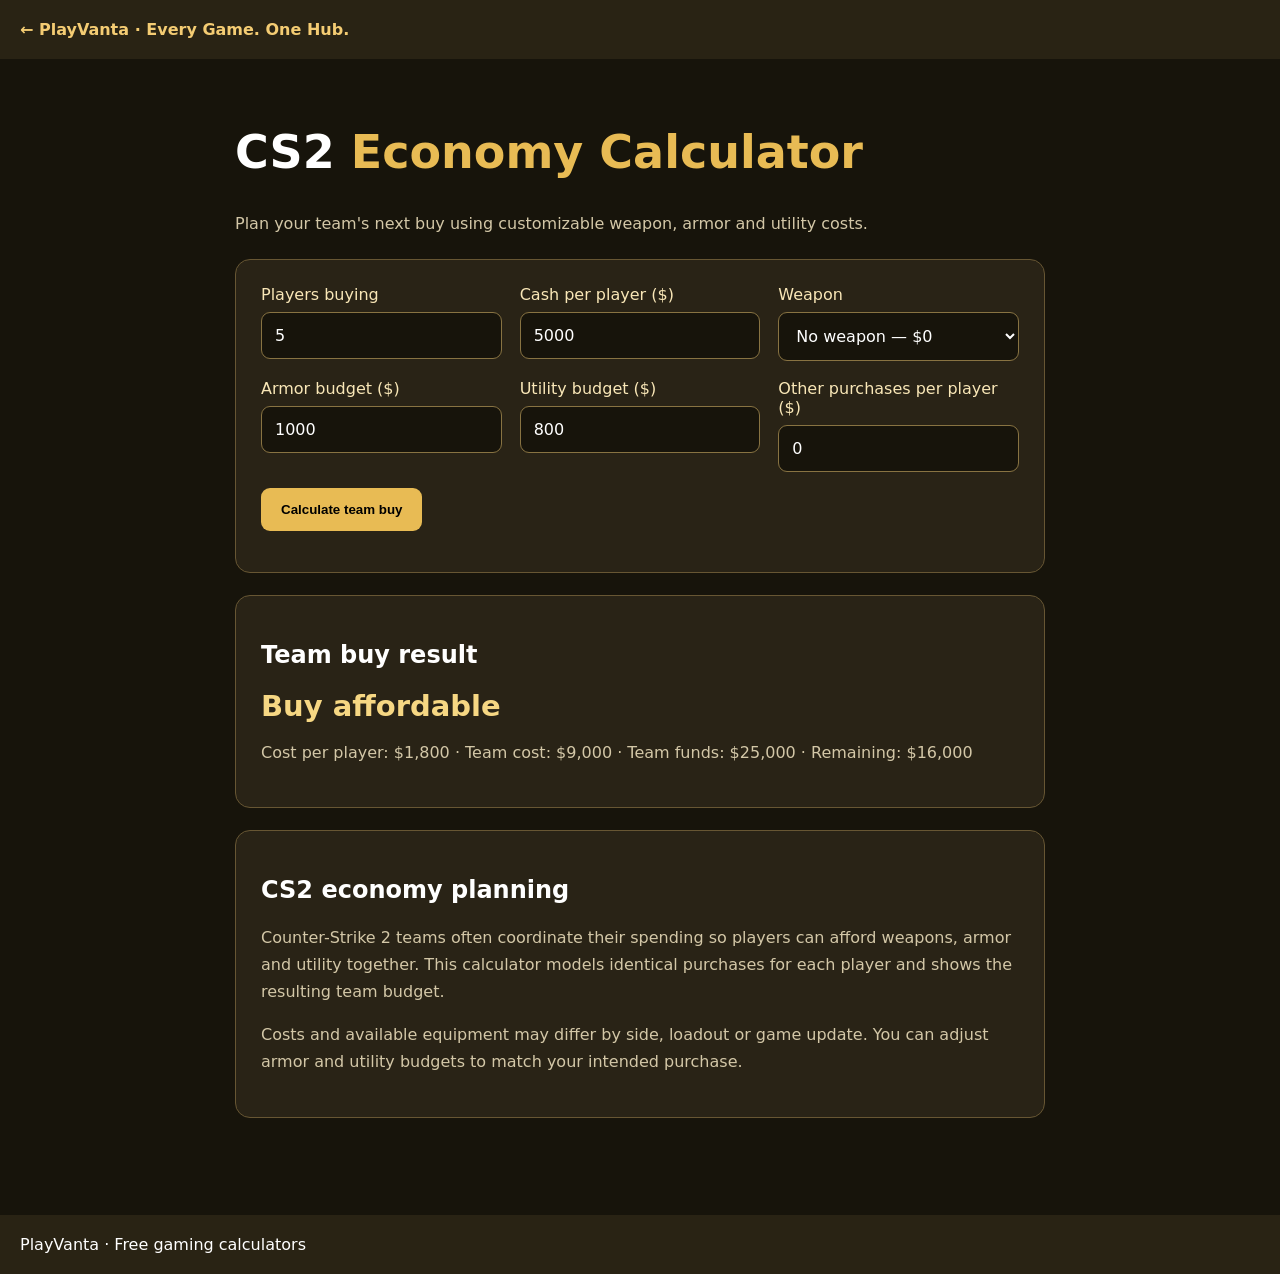
==== cs2-economy-calculator.html @ 71428418 "cs2-economy-calculator.html" ====
<!DOCTYPE html>
<html lang="en">
<head>
<meta charset="UTF-8"><meta name="viewport" content="width=device-width,initial-scale=1">
<title>CS2 Economy Calculator — Counter-Strike 2 Buy Planner | PlayVanta</title>
<meta name="description" content="Plan your Counter-Strike 2 team buy. Estimate total weapon, armor and utility spending, remaining money and team affordability.">
<link rel="canonical" href="https://playvanta.github.io/cs2-economy-calculator.html">
<link rel="icon" href="playvanta-logo.jpg">
<style>
*{box-sizing:border-box}body{margin:0;background:#17140b;color:white;font:16px system-ui,sans-serif}
header,footer{padding:20px;background:#292314}a{color:#f4cc73;text-decoration:none;font-weight:800}
main{max-width:850px;margin:auto;padding:35px 20px 75px}
h1{font-size:clamp(30px,5vw,46px)}h1 span{color:#e8bb54}
p{color:#d3c7a7;line-height:1.7}
.panel{background:#292316;border:1px solid #675633;border-radius:15px;padding:25px;margin:22px 0}
.grid{display:grid;grid-template-columns:repeat(auto-fit,minmax(185px,1fr));gap:18px}
label{display:block;margin-bottom:8px;color:#f9e7b7}
input,select{width:100%;padding:13px;border:1px solid #887342;border-radius:9px;background:#17140b;color:white;font:inherit}
button{padding:14px 20px;background:#e8bb54;border:0;border-radius:9px;font-weight:800;cursor:pointer}
.result{font-size:29px;color:#f6d783;font-weight:900}
</style>
</head>
<body>
<header><a href="index.html">← PlayVanta · Every Game. One Hub.</a></header>
<main>
<h1>CS2 <span>Economy Calculator</span></h1>
<p>Plan your team's next buy using customizable weapon, armor and utility costs.</p>
<section class="panel"><div class="grid">
<div><label for="players">Players buying</label><input id="players" type="number" min="1" max="5" value="5"></div>
<div><label for="cash">Cash per player ($)</label><input id="cash" type="number" min="0" max="16000" value="5000"></div>
<div><label for="weapon">Weapon</label><select id="weapon"><option value="0">No weapon — $0</option><option value="2700">AK-47 — $2700</option><option value="2900">M4A1-S — $2900</option><option value="3000">M4A4 — $3000</option><option value="4750">AWP — $4750</option><option value="1250">MP9 — $1250</option><option value="1500">MAC-10 — $1050</option></select></div>
<div><label for="armor">Armor budget ($)</label><input id="armor" type="number" min="0" value="1000"></div>
<div><label for="utility">Utility budget ($)</label><input id="utility" type="number" min="0" value="800"></div>
<div><label for="kit">Other purchases per player ($)</label><input id="kit" type="number" min="0" value="0"></div>
</div><p><button id="calculate">Calculate team buy</button></p></section>
<section class="panel"><h2>Team buy result</h2><div class="result" id="result">—</div><p id="details"></p></section>
<section class="panel"><h2>CS2 economy planning</h2><p>Counter-Strike 2 teams often coordinate their spending so players can afford weapons, armor and utility together. This calculator models identical purchases for each player and shows the resulting team budget.</p><p>Costs and available equipment may differ by side, loadout or game update. You can adjust armor and utility budgets to match your intended purchase.</p></section>
</main><footer>PlayVanta · Free gaming calculators</footer>
<script>
function calculate(){
const n=Number(document.getElementById("players").value),cash=Number(document.getElementById("cash").value);
const weapon=Number(document.getElementById("weapon").value),armor=Number(document.getElementById("armor").value);
const utility=Number(document.getElementById("utility").value),other=Number(document.getElementById("kit").value);
const result=document.getElementById("result"),details=document.getElementById("details");
if(![n,cash,weapon,armor,utility,other].every(Number.isFinite)||!Number.isInteger(n)||n<1||n>5||cash<0||armor<0||utility<0||other<0){
result.textContent="Check your inputs";details.textContent="Use 1–5 players and nonnegative costs.";return;
}
const per=weapon+armor+utility+other,total=per*n,available=cash*n,remaining=available-total;
result.textContent=remaining>=0?"Buy affordable":"Not enough money";
details.textContent=`Cost per player: $${per.toLocaleString()} · Team cost: $${total.toLocaleString()} · Team funds: $${available.toLocaleString()} · ${remaining>=0?"Remaining":"Shortfall"}: $${Math.abs(remaining).toLocaleString()}`;
}
document.getElementById("calculate").onclick=calculate;
document.querySelectorAll("input,select").forEach(e=>e.addEventListener("input",calculate));
calculate();
</script>
</body></html>
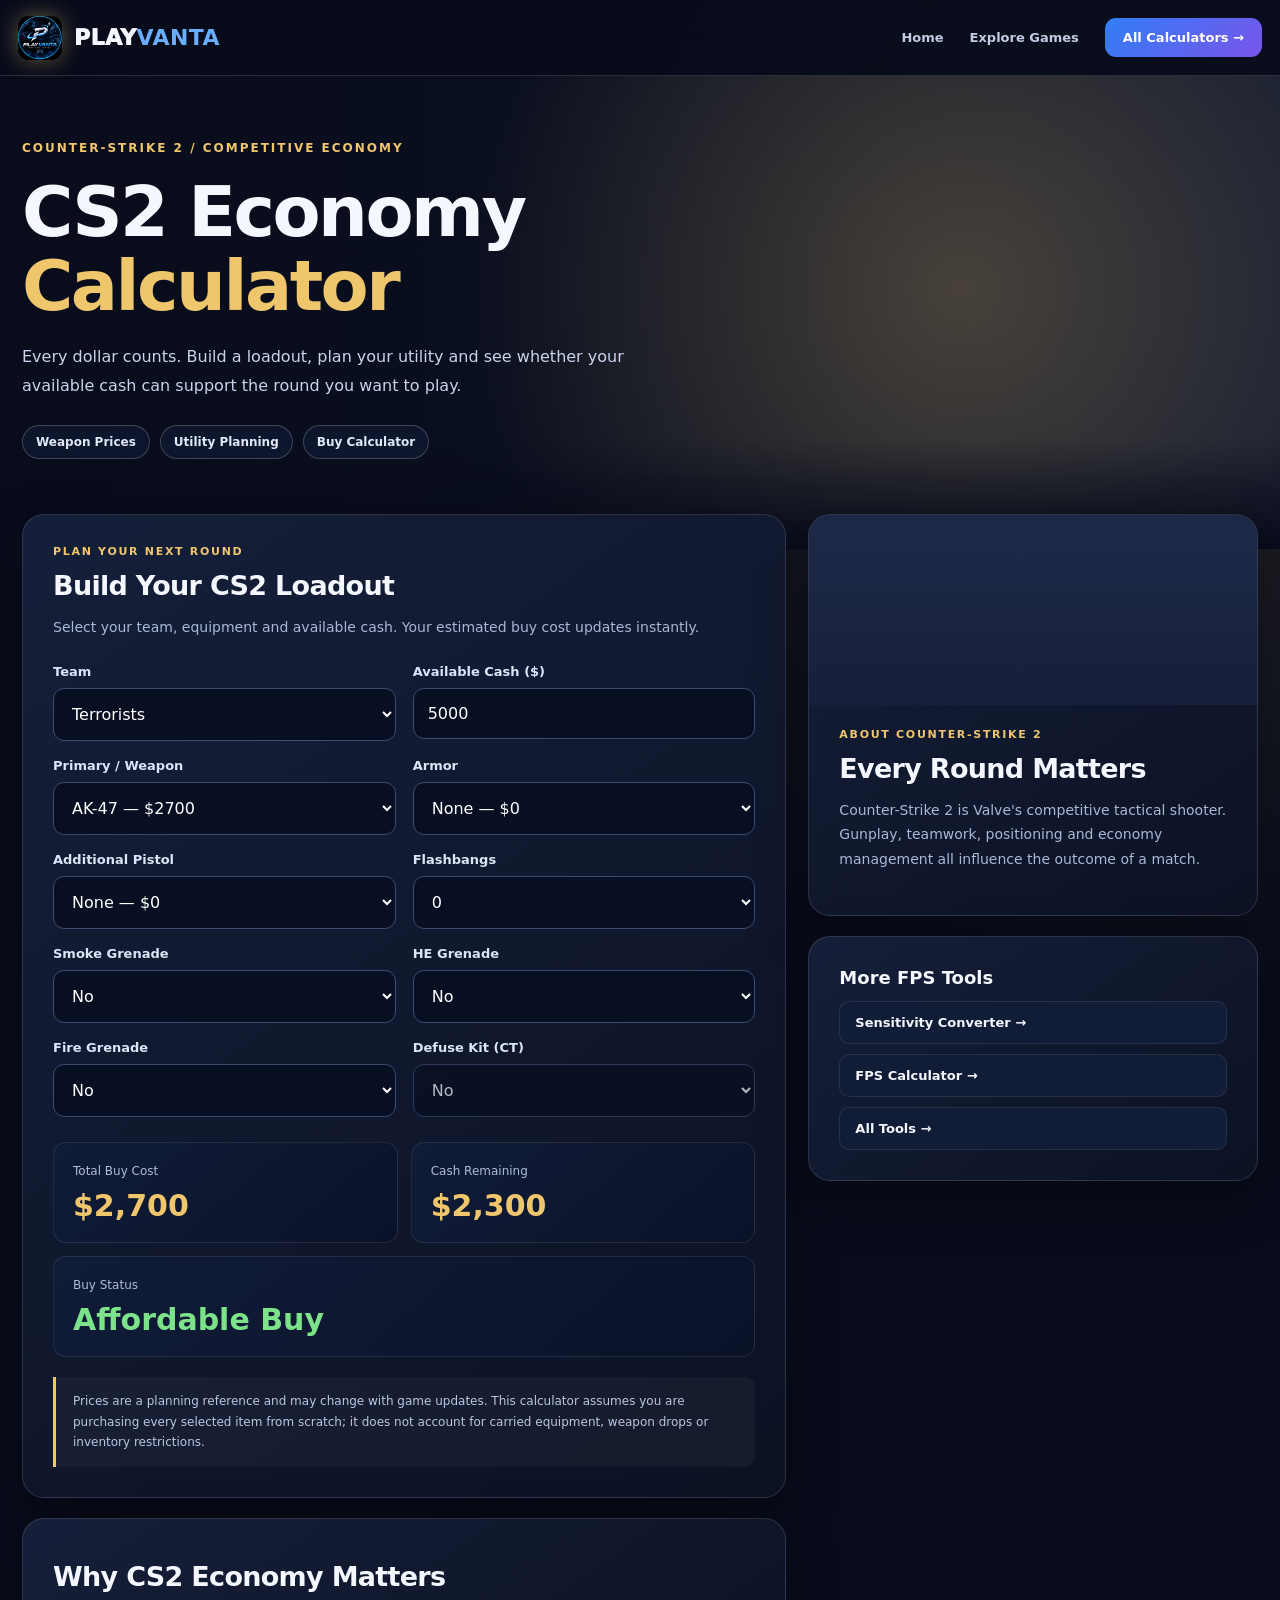
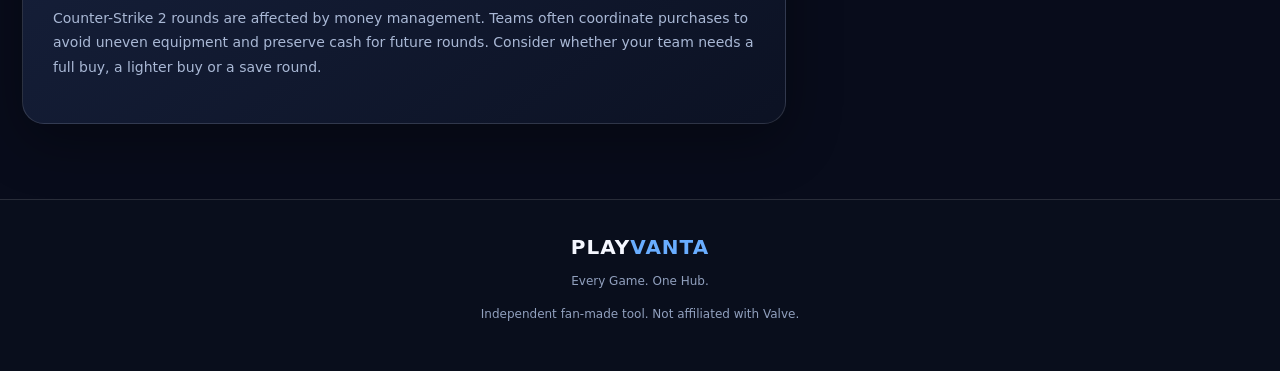
==== commit 81a70615: "cs2-economy-calculator.html" ====
--- a/cs2-economy-calculator.html
+++ b/cs2-economy-calculator.html
@@ -3,55 +3,78 @@
 <html lang="en">
 <head>
 <meta charset="UTF-8"><meta name="viewport" content="width=device-width,initial-scale=1">
-<title>CS2 Economy Calculator — Counter-Strike 2 Buy Planner | PlayVanta</title>
-<meta name="description" content="Plan your Counter-Strike 2 team buy. Estimate total weapon, armor and utility spending, remaining money and team affordability.">
+<title>CS2 Economy & Buy Calculator | PlayVanta</title>
+<meta name="description" content="Plan Counter-Strike 2 purchases, calculate loadout costs and check whether your cash covers weapons, armor and utility.">
 <link rel="canonical" href="https://playvanta.github.io/cs2-economy-calculator.html">
-<link rel="icon" href="playvanta-logo.jpg">
-<style>
-*{box-sizing:border-box}body{margin:0;background:#17140b;color:white;font:16px system-ui,sans-serif}
-header,footer{padding:20px;background:#292314}a{color:#f4cc73;text-decoration:none;font-weight:800}
-main{max-width:850px;margin:auto;padding:35px 20px 75px}
-h1{font-size:clamp(30px,5vw,46px)}h1 span{color:#e8bb54}
-p{color:#d3c7a7;line-height:1.7}
-.panel{background:#292316;border:1px solid #675633;border-radius:15px;padding:25px;margin:22px 0}
-.grid{display:grid;grid-template-columns:repeat(auto-fit,minmax(185px,1fr));gap:18px}
-label{display:block;margin-bottom:8px;color:#f9e7b7}
-input,select{width:100%;padding:13px;border:1px solid #887342;border-radius:9px;background:#17140b;color:white;font:inherit}
-button{padding:14px 20px;background:#e8bb54;border:0;border-radius:9px;font-weight:800;cursor:pointer}
-.result{font-size:29px;color:#f6d783;font-weight:900}
-</style>
+<link rel="icon" href="playvanta-logo.jpg"><link rel="stylesheet" href="playvanta-theme.css">
 </head>
-<body>
-<header><a href="index.html">← PlayVanta · Every Game. One Hub.</a></header>
-<main>
-<h1>CS2 <span>Economy Calculator</span></h1>
-<p>Plan your team's next buy using customizable weapon, armor and utility costs.</p>
-<section class="panel"><div class="grid">
-<div><label for="players">Players buying</label><input id="players" type="number" min="1" max="5" value="5"></div>
-<div><label for="cash">Cash per player ($)</label><input id="cash" type="number" min="0" max="16000" value="5000"></div>
-<div><label for="weapon">Weapon</label><select id="weapon"><option value="0">No weapon — $0</option><option value="2700">AK-47 — $2700</option><option value="2900">M4A1-S — $2900</option><option value="3000">M4A4 — $3000</option><option value="4750">AWP — $4750</option><option value="1250">MP9 — $1250</option><option value="1500">MAC-10 — $1050</option></select></div>
-<div><label for="armor">Armor budget ($)</label><input id="armor" type="number" min="0" value="1000"></div>
-<div><label for="utility">Utility budget ($)</label><input id="utility" type="number" min="0" value="800"></div>
-<div><label for="kit">Other purchases per player ($)</label><input id="kit" type="number" min="0" value="0"></div>
-</div><p><button id="calculate">Calculate team buy</button></p></section>
-<section class="panel"><h2>Team buy result</h2><div class="result" id="result">—</div><p id="details"></p></section>
-<section class="panel"><h2>CS2 economy planning</h2><p>Counter-Strike 2 teams often coordinate their spending so players can afford weapons, armor and utility together. This calculator models identical purchases for each player and shows the resulting team budget.</p><p>Costs and available equipment may differ by side, loadout or game update. You can adjust armor and utility budgets to match your intended purchase.</p></section>
-</main><footer>PlayVanta · Free gaming calculators</footer>
+<body style="--accent:#f0c66d;--hero-art:url('https://shadow.tech/app/uploads/2024/12/COUNTERSTRIKE2_KEYART-min.jpg')">
+<header class="site-header"><nav class="nav"><a class="brand" href="index.html"><img src="playvanta-logo.jpg" alt="PlayVanta"><span>PLAY<b>VANTA</b></span></a><div class="nav-links"><a href="index.html">Home</a><a href="index.html#worlds">Explore Games</a><a class="nav-cta" href="index.html#tools">All Calculators →</a></div></nav></header>
+<section class="page-hero"><div class="hero-inner"><div class="overline">Counter-Strike 2 / Competitive Economy</div><h1>CS2 Economy <span>Calculator</span></h1><p>Every dollar counts. Build a loadout, plan your utility and see whether your available cash can support the round you want to play.</p><div class="hero-tags"><span>Weapon Prices</span><span>Utility Planning</span><span>Buy Calculator</span></div></div></section>
+<main class="page-container"><div class="content-grid"><div>
+<section class="panel"><div class="panel-kicker">Plan Your Next Round</div><h2>Build Your CS2 Loadout</h2><p>Select your team, equipment and available cash. Your estimated buy cost updates instantly.</p>
+<div class="field-grid">
+<div class="field"><label for="side">Team</label><select id="side"><option value="T">Terrorists</option><option value="CT">Counter-Terrorists</option></select></div>
+<div class="field"><label for="cash">Available Cash ($)</label><input id="cash" type="number" min="0" max="16000" step="50" value="5000"></div>
+<div class="field"><label for="weapon">Primary / Weapon</label><select id="weapon"></select></div>
+<div class="field"><label for="armor">Armor</label><select id="armor"><option value="0">None — $0</option><option value="650">Kevlar — $650</option><option value="1000">Kevlar + Helmet — $1000</option></select></div>
+<div class="field"><label for="pistol">Additional Pistol</label><select id="pistol"><option value="0">None — $0</option><option value="300">P250 — $300</option><option value="700">Desert Eagle — $700</option></select></div>
+<div class="field"><label for="flash">Flashbangs</label><select id="flash"><option value="0">0</option><option value="1">1 — $200</option><option value="2">2 — $400</option></select></div>
+<div class="field"><label for="smoke">Smoke Grenade</label><select id="smoke"><option value="0">No</option><option value="1">Yes — $300</option></select></div>
+<div class="field"><label for="he">HE Grenade</label><select id="he"><option value="0">No</option><option value="1">Yes — $300</option></select></div>
+<div class="field"><label for="fire">Fire Grenade</label><select id="fire"><option value="0">No</option><option value="1">Yes</option></select></div>
+<div class="field"><label for="kit">Defuse Kit (CT)</label><select id="kit"><option value="0">No</option><option value="1">Yes — $400</option></select></div>
+</div>
+<div class="results">
+<div class="metric"><span>Total Buy Cost</span><strong id="cost">—</strong></div>
+<div class="metric"><span>Cash Remaining</span><strong id="remaining">—</strong></div>
+<div class="metric wide"><span>Buy Status</span><strong id="status">—</strong></div>
+</div>
+<div class="note">Prices are a planning reference and may change with game updates. This calculator assumes you are purchasing every selected item from scratch; it does not account for carried equipment, weapon drops or inventory restrictions.</div>
+</section>
+<section class="panel"><h2>Why CS2 Economy Matters</h2><p>Counter-Strike 2 rounds are affected by money management. Teams often coordinate purchases to avoid uneven equipment and preserve cash for future rounds. Consider whether your team needs a full buy, a lighter buy or a save round.</p></section>
+</div>
+<aside><section class="panel"><div class="art-tile"></div><div class="panel-kicker">About Counter-Strike 2</div><h2>Every Round Matters</h2><p>Counter-Strike 2 is Valve's competitive tactical shooter. Gunplay, teamwork, positioning and economy management all influence the outcome of a match.</p></section><section class="panel"><h3>More FPS Tools</h3><div class="related"><a href="valorant-sensitivity-converter.html">Sensitivity Converter →</a><a href="fps-frame-time-calculator.html">FPS Calculator →</a><a href="index.html#tools">All Tools →</a></div></section></aside>
+</div></main>
+<footer class="site-footer"><strong>PLAY<span>VANTA</span></strong><p>Every Game. One Hub.</p><p>Independent fan-made tool. Not affiliated with Valve.</p></footer>
 <script>
-function calculate(){
-const n=Number(document.getElementById("players").value),cash=Number(document.getElementById("cash").value);
-const weapon=Number(document.getElementById("weapon").value),armor=Number(document.getElementById("armor").value);
-const utility=Number(document.getElementById("utility").value),other=Number(document.getElementById("kit").value);
-const result=document.getElementById("result"),details=document.getElementById("details");
-if(![n,cash,weapon,armor,utility,other].every(Number.isFinite)||!Number.isInteger(n)||n<1||n>5||cash<0||armor<0||utility<0||other<0){
-result.textContent="Check your inputs";details.textContent="Use 1–5 players and nonnegative costs.";return;
+const $=id=>document.getElementById(id);
+const weapons={
+ T:[["No weapon",0],["AK-47",2700],["Galil AR",1800],["MAC-10",1050],["AWP",4750],["SSG 08",1700]],
+ CT:[["No weapon",0],["M4A4",3000],["M4A1-S",2900],["FAMAS",1950],["MP9",1250],["AWP",4750],["SSG 08",1700]]
+};
+function populate(){
+ const previous=$("weapon").value;
+ $("weapon").replaceChildren();
+ weapons[$("side").value].forEach(([name,price])=>{
+  const option=document.createElement("option");
+  option.value=price;option.textContent=`${name} — $${price}`;
+  $("weapon").appendChild(option);
+ });
+ if([...$("weapon").options].some(o=>o.value===previous))$("weapon").value=previous;
+ else $("weapon").selectedIndex=1;
+ $("kit").disabled=$("side").value!=="CT";
+ if($("kit").disabled)$("kit").value="0";
+ update();
 }
-const per=weapon+armor+utility+other,total=per*n,available=cash*n,remaining=available-total;
-result.textContent=remaining>=0?"Buy affordable":"Not enough money";
-details.textContent=`Cost per player: $${per.toLocaleString()} · Team cost: $${total.toLocaleString()} · Team funds: $${available.toLocaleString()} · ${remaining>=0?"Remaining":"Shortfall"}: $${Math.abs(remaining).toLocaleString()}`;
+function update(){
+ const cash=Number($("cash").value);
+ if(!Number.isFinite(cash)||cash<0){
+  ["cost","remaining","status"].forEach(id=>$(id).textContent="—");return;
+ }
+ const sum=Number($("weapon").value)+Number($("armor").value)+Number($("pistol").value)+
+ Number($("flash").value)*200+Number($("smoke").value)*300+Number($("he").value)*300+
+ Number($("fire").value)*($("side").value==="T"?400:500)+Number($("kit").value)*400;
+ const remaining=cash-sum;
+ $("cost").textContent="$"+sum.toLocaleString();
+ $("remaining").textContent=(remaining<0?"−$":"$")+Math.abs(remaining).toLocaleString();
+ $("status").textContent=remaining>=0?"Affordable Buy":"Insufficient Cash";
+ $("status").style.color=remaining>=0?"#7de38b":"#ff788b";
 }
-document.getElementById("calculate").onclick=calculate;
-document.querySelectorAll("input,select").forEach(e=>e.addEventListener("input",calculate));
-calculate();
+$("side").addEventListener("change",populate);
+document.querySelectorAll("input,select").forEach(el=>{
+ if(el.id!=="side")el.addEventListener("input",update);
+});
+populate();
 </script>
 </body></html>
--- a/playvanta-theme.css
+++ b/playvanta-theme.css
@@ -0,0 +1,460 @@
+
+/* PLAYVANTA — PREMIUM GAME PAGE DESIGN */
+
+:root {
+  --bg:#080c1b;
+  --panel:#121b32;
+  --text:#f5f7ff;
+  --muted:#a9b8d5;
+  --accent:#67aaff;
+  --border:rgba(255,255,255,.13);
+}
+
+* {box-sizing:border-box}
+
+html {scroll-behavior:smooth}
+
+body {
+  margin:0;
+  color:var(--text);
+  background:
+    radial-gradient(circle at 90% 15%,color-mix(in srgb,var(--accent) 13%,transparent),transparent 35%),
+    #080c1b;
+  font-family:Inter,system-ui,-apple-system,"Segoe UI",sans-serif;
+}
+
+a {color:inherit;text-decoration:none}
+button,input,select {font:inherit}
+button {cursor:pointer}
+
+.site-header {
+  position:sticky;
+  top:0;
+  z-index:50;
+  background:rgba(8,12,27,.88);
+  border-bottom:1px solid var(--border);
+  backdrop-filter:blur(20px);
+}
+
+.nav {
+  width:min(1280px,calc(100% - 36px));
+  min-height:75px;
+  margin:auto;
+  display:flex;
+  justify-content:space-between;
+  align-items:center;
+  gap:20px;
+}
+
+.brand {
+  display:flex;
+  align-items:center;
+  gap:12px;
+  font-size:22px;
+  font-weight:950;
+  letter-spacing:.4px;
+}
+
+.brand img {
+  width:44px;
+  height:44px;
+  object-fit:cover;
+  border-radius:11px;
+  box-shadow:0 0 22px color-mix(in srgb,var(--accent) 40%,transparent);
+}
+
+.brand b {color:#69adff}
+
+.nav-links {
+  display:flex;
+  align-items:center;
+  gap:26px;
+  color:#c1cce4;
+  font-size:13px;
+  font-weight:750;
+}
+
+.nav-links a:hover {color:white}
+
+.nav-cta {
+  background:linear-gradient(135deg,#317ef5,#7855eb);
+  padding:12px 18px;
+  border-radius:11px;
+  color:white!important;
+}
+
+.page-hero {
+  position:relative;
+  isolation:isolate;
+  overflow:hidden;
+  min-height:380px;
+  display:flex;
+  align-items:center;
+  background:
+    linear-gradient(90deg,#080c1b 4%,#080c1be9 36%,#080c1b66 100%),
+    var(--hero-art) center 38%/cover,
+    #19233d;
+}
+
+.page-hero:after {
+  content:"";
+  position:absolute;
+  inset:auto 0 0;
+  height:110px;
+  background:linear-gradient(transparent,var(--bg));
+  pointer-events:none;
+}
+
+.page-hero:before {
+  content:"";
+  position:absolute;
+  inset:0;
+  z-index:-1;
+  background:radial-gradient(circle at 75% 45%,color-mix(in srgb,var(--accent) 25%,transparent),transparent 50%);
+}
+
+.hero-inner {
+  width:min(1240px,calc(100% - 44px));
+  margin:auto;
+  padding:65px 0 90px;
+  position:relative;
+  z-index:1;
+}
+
+.overline {
+  color:var(--accent);
+  text-transform:uppercase;
+  font-size:12px;
+  font-weight:900;
+  letter-spacing:2px;
+}
+
+.hero-inner h1 {
+  max-width:800px;
+  font-size:clamp(42px,5.5vw,70px);
+  line-height:1.06;
+  letter-spacing:-2.5px;
+  margin:20px 0;
+}
+
+.hero-inner h1 span {
+  color:var(--accent);
+}
+
+.hero-inner p {
+  max-width:610px;
+  color:#c8d4ec;
+  font-size:16px;
+  line-height:1.8;
+}
+
+.hero-tags {
+  display:flex;
+  flex-wrap:wrap;
+  gap:10px;
+  margin-top:24px;
+}
+
+.hero-tags span {
+  padding:9px 13px;
+  border:1px solid #ffffff35;
+  border-radius:30px;
+  background:#111b35aa;
+  backdrop-filter:blur(10px);
+  color:#e1e9f8;
+  font-size:12px;
+  font-weight:750;
+}
+
+.page-container {
+  width:min(1240px,calc(100% - 44px));
+  margin:-35px auto 75px;
+  position:relative;
+  z-index:2;
+}
+
+.content-grid {
+  display:grid;
+  grid-template-columns:minmax(0,1.7fr) minmax(290px,1fr);
+  gap:22px;
+  align-items:start;
+}
+
+.panel {
+  background:linear-gradient(145deg,rgba(22,32,59,.97),rgba(12,18,36,.98));
+  border:1px solid var(--border);
+  border-radius:22px;
+  padding:30px;
+  box-shadow:0 18px 55px #0005;
+}
+
+.panel + .panel {margin-top:20px}
+
+.panel-kicker {
+  color:var(--accent);
+  text-transform:uppercase;
+  font-size:11px;
+  font-weight:900;
+  letter-spacing:1.7px;
+}
+
+.panel h2 {
+  font-size:27px;
+  letter-spacing:-.7px;
+  margin:12px 0;
+}
+
+.panel h3 {
+  font-size:18px;
+  margin:0 0 13px;
+}
+
+.panel p {
+  color:var(--muted);
+  line-height:1.75;
+  font-size:14px;
+}
+
+.field-grid {
+  display:grid;
+  grid-template-columns:repeat(2,minmax(0,1fr));
+  gap:17px;
+  margin:25px 0;
+}
+
+.field {display:flex;flex-direction:column;gap:9px}
+
+.field.full {grid-column:1/-1}
+
+.field label {
+  font-size:13px;
+  color:#dce5f8;
+  font-weight:750;
+}
+
+.field input,
+.field select {
+  width:100%;
+  min-width:0;
+  padding:15px 14px;
+  border-radius:11px;
+  border:1px solid #3c4b6e;
+  outline:none;
+  background:#090f22;
+  color:white;
+  color-scheme:dark;
+}
+
+.field input:focus,
+.field select:focus {
+  border-color:var(--accent);
+  box-shadow:0 0 0 3px color-mix(in srgb,var(--accent) 16%,transparent);
+}
+
+.field small {
+  color:#92a3c3;
+  font-size:11px;
+  line-height:1.5;
+}
+
+.check-row {
+  display:flex;
+  align-items:center;
+  flex-wrap:wrap;
+  gap:18px;
+  margin:15px 0;
+  color:#dce5f8;
+  font-size:13px;
+}
+
+.check-row label {
+  display:flex;
+  align-items:center;
+  gap:8px;
+  cursor:pointer;
+}
+
+input[type=checkbox] {accent-color:var(--accent)}
+
+.action-row {
+  display:flex;
+  flex-wrap:wrap;
+  gap:10px;
+  margin:20px 0;
+}
+
+.btn {
+  display:inline-flex;
+  align-items:center;
+  justify-content:center;
+  gap:8px;
+  padding:14px 20px;
+  border:0;
+  border-radius:11px;
+  font-size:13px;
+  font-weight:850;
+  color:white;
+  background:linear-gradient(135deg,var(--accent),#6554e8);
+  transition:transform .2s,filter .2s;
+}
+
+.btn:hover {transform:translateY(-2px);filter:brightness(1.12)}
+
+.btn.secondary {
+  background:#202c4b;
+  border:1px solid #465679;
+}
+
+.results {
+  display:grid;
+  grid-template-columns:repeat(2,minmax(0,1fr));
+  gap:13px;
+  margin:22px 0 0;
+}
+
+.metric {
+  min-width:0;
+  padding:19px;
+  background:linear-gradient(140deg,#101c38,#0a1228);
+  border:1px solid #ffffff18;
+  border-radius:13px;
+}
+
+.metric span {
+  display:block;
+  color:#aebcd7;
+  font-size:12px;
+  line-height:1.5;
+}
+
+.metric strong {
+  display:block;
+  color:var(--accent);
+  font-size:clamp(21px,3vw,30px);
+  overflow-wrap:anywhere;
+  margin-top:8px;
+}
+
+.metric.wide {grid-column:1/-1}
+
+.note {
+  padding:14px 17px;
+  margin-top:20px;
+  border-left:3px solid var(--accent);
+  background:#ffffff09;
+  border-radius:0 9px 9px 0;
+  color:#b8c7e3;
+  font-size:12px;
+  line-height:1.7;
+}
+
+.art-tile {
+  height:190px;
+  margin:-30px -30px 23px;
+  border-radius:21px 21px 0 0;
+  background:
+    linear-gradient(0deg,#161f3b,transparent 80%),
+    var(--hero-art) center/cover,
+    #1c2846;
+}
+
+.steps {
+  padding-left:20px;
+  color:#b9c7e0;
+  line-height:1.9;
+  font-size:13px;
+}
+
+.related {
+  display:flex;
+  flex-direction:column;
+  gap:10px;
+}
+
+.related a {
+  padding:13px 15px;
+  background:#111c36;
+  border:1px solid #ffffff16;
+  border-radius:10px;
+  font-size:13px;
+  font-weight:750;
+  transition:border-color .2s;
+}
+
+.related a:hover {border-color:var(--accent)}
+
+.preview {
+  display:grid;
+  place-items:center;
+  position:relative;
+  overflow:hidden;
+  min-height:250px;
+  margin:20px 0;
+  border:1px solid #334363;
+  border-radius:15px;
+  background:
+    linear-gradient(#ffffff09 1px,transparent 1px),
+    linear-gradient(90deg,#ffffff09 1px,transparent 1px),
+    radial-gradient(circle,#24365b,#080f20);
+  background-size:35px 35px,35px 35px,auto;
+}
+
+.output-code {
+  padding:17px;
+  margin:15px 0;
+  border:1px solid #435476;
+  border-radius:10px;
+  background:#080e20;
+  color:#a8d3ff;
+  font-family:ui-monospace,Consolas,monospace;
+  font-size:12px;
+  line-height:1.8;
+  overflow-wrap:anywhere;
+  user-select:all;
+}
+
+.site-footer {
+  border-top:1px solid var(--border);
+  background:#090e1c;
+  text-align:center;
+  padding:35px 20px;
+}
+
+.site-footer strong {font-size:20px;letter-spacing:1px}
+.site-footer strong span {color:#69adff}
+
+.site-footer p {
+  color:#91a0be;
+  font-size:12px;
+  line-height:1.7;
+}
+
+@media(max-width:850px) {
+  .content-grid {grid-template-columns:1fr}
+  .nav-links a:not(.nav-cta) {display:none}
+}
+
+@media(max-width:550px) {
+  .nav {min-height:68px}
+  .brand {font-size:18px}
+  .brand img {width:37px;height:37px}
+  .nav-cta {padding:10px 12px;font-size:11px}
+  .page-hero {min-height:350px}
+  .hero-inner {padding:55px 0 85px}
+  .hero-inner h1 {font-size:42px;letter-spacing:-1.8px}
+  .hero-inner p {font-size:14px}
+  .panel {padding:20px}
+  .art-tile {margin:-20px -20px 20px}
+  .field-grid {grid-template-columns:1fr}
+  .results {grid-template-columns:1fr 1fr}
+  .metric {padding:13px}
+  .metric strong {font-size:21px}
+  .page-container {width:calc(100% - 26px)}
+}
+
+@media(prefers-reduced-motion:reduce) {
+  *,*:before,*:after {
+    scroll-behavior:auto!important;
+    transition:none!important;
+  }
+}
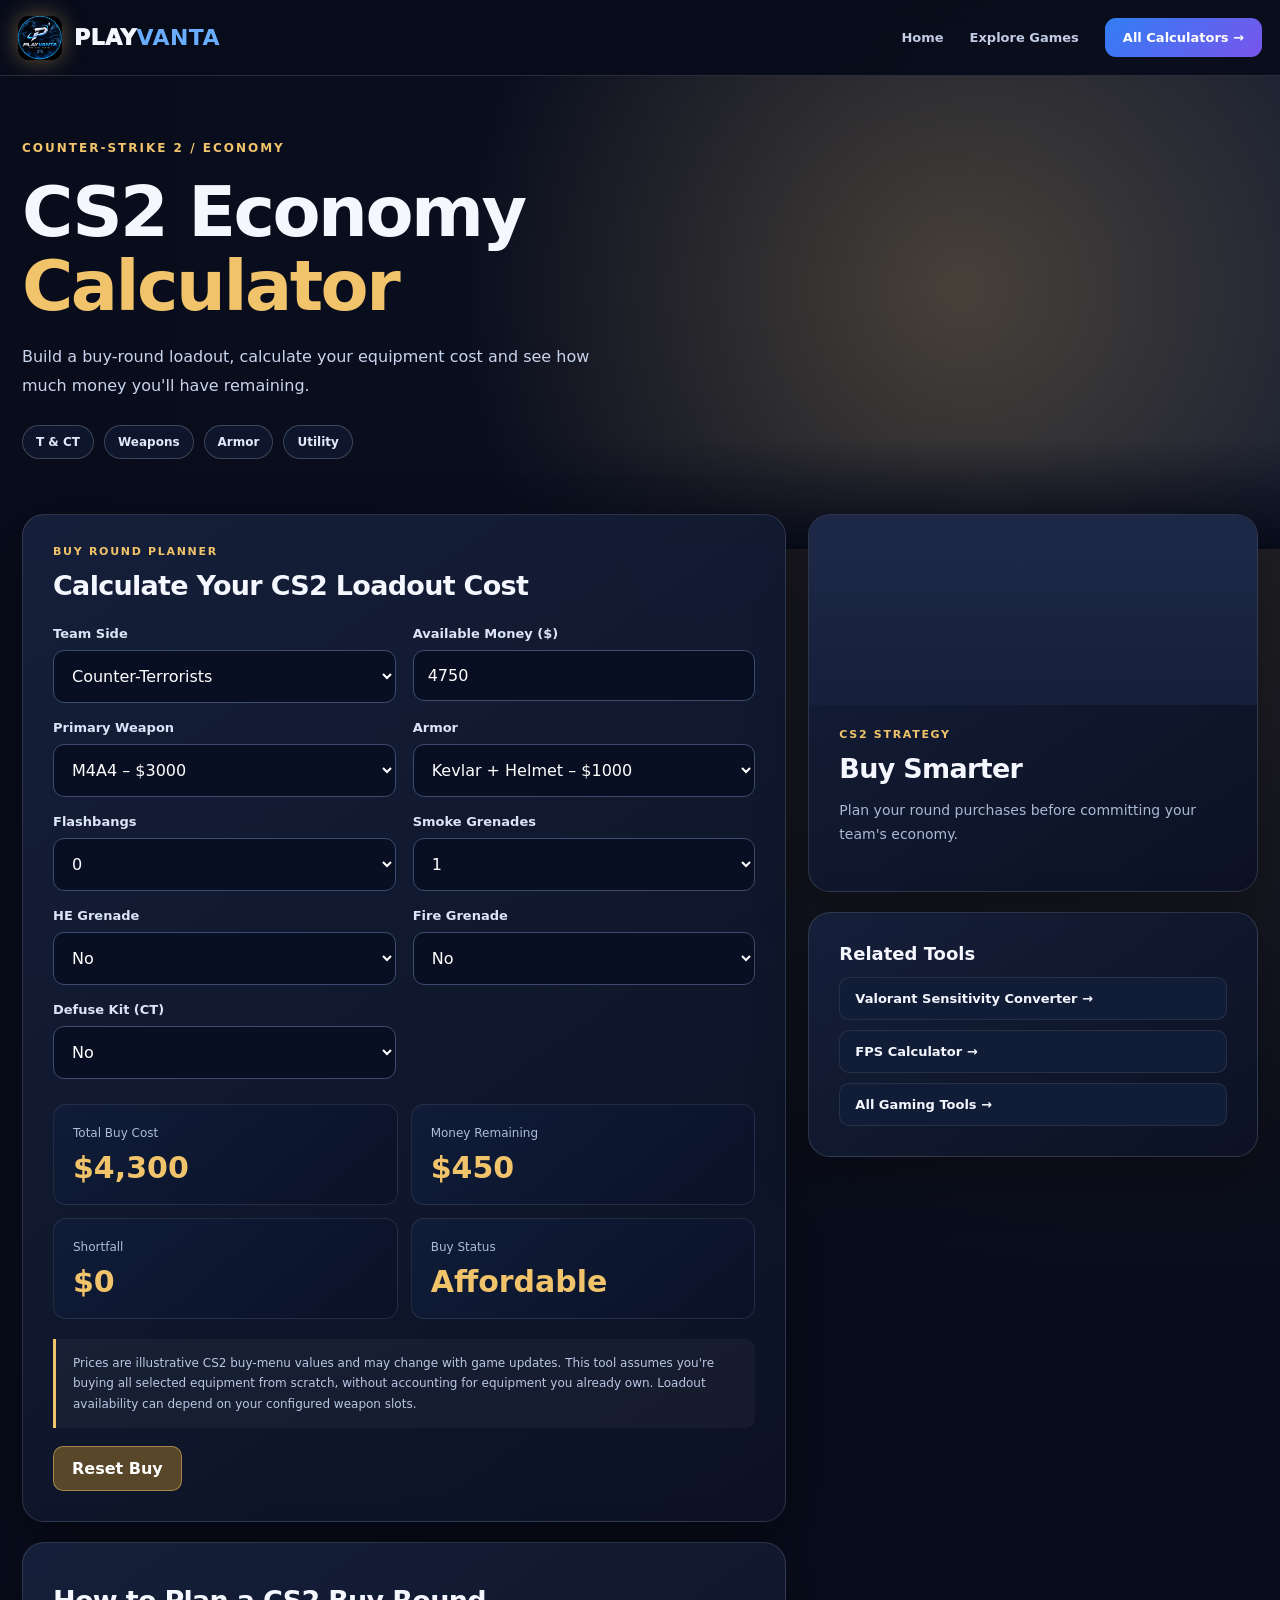
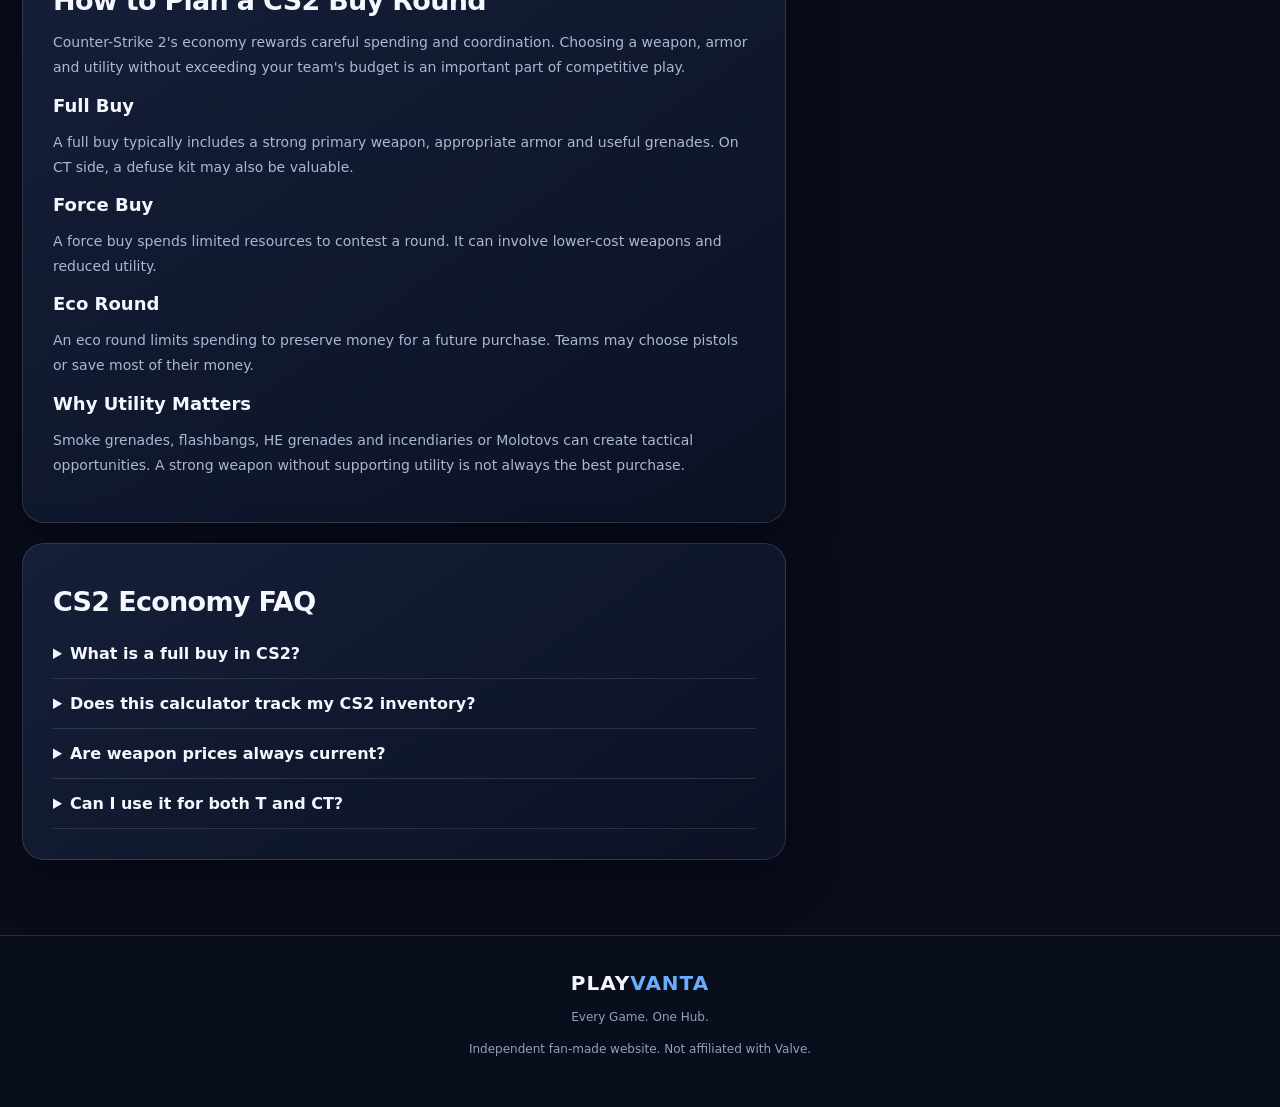
==== commit 484930c0: "cs2-economy-calculator.html" ====
--- a/cs2-economy-calculator.html
+++ b/cs2-economy-calculator.html
@@ -3,78 +3,96 @@
 <html lang="en">
 <head>
 <meta charset="UTF-8"><meta name="viewport" content="width=device-width,initial-scale=1">
-<title>CS2 Economy & Buy Calculator | PlayVanta</title>
-<meta name="description" content="Plan Counter-Strike 2 purchases, calculate loadout costs and check whether your cash covers weapons, armor and utility.">
+<title>CS2 Economy Calculator – Buy Round & Loadout Planner | PlayVanta</title>
+<meta name="description" content="Free CS2 economy calculator. Plan Counter-Strike 2 buy rounds, choose weapons, armor and grenades, and calculate remaining money for T or CT side.">
+<meta name="robots" content="index,follow">
 <link rel="canonical" href="https://playvanta.github.io/cs2-economy-calculator.html">
 <link rel="icon" href="playvanta-logo.jpg"><link rel="stylesheet" href="playvanta-theme.css">
+<style>
+body{--accent:#f1c46b;--hero-art:url('https://shadow.tech/app/uploads/2024/12/COUNTERSTRIKE2_KEYART-min.jpg')}
+.pv-guide p,.pv-guide li{line-height:1.8}.pv-guide ul{padding-left:22px}
+.pv-faq{border-bottom:1px solid #ffffff20;padding:15px 0}.pv-faq summary{cursor:pointer;font-weight:800}
+.pv-btn{margin-top:18px;border:1px solid #f1c46b80;border-radius:10px;background:#594729;color:white;font-weight:800;padding:12px 18px;cursor:pointer}
+</style>
+<script type="application/ld+json">
+{"@context":"https://schema.org","@type":"WebApplication","name":"CS2 Economy Calculator","url":"https://playvanta.github.io/cs2-economy-calculator.html","applicationCategory":"GameApplication","operatingSystem":"Web browser","isAccessibleForFree":true}
+</script>
 </head>
-<body style="--accent:#f0c66d;--hero-art:url('https://shadow.tech/app/uploads/2024/12/COUNTERSTRIKE2_KEYART-min.jpg')">
+<body>
 <header class="site-header"><nav class="nav"><a class="brand" href="index.html"><img src="playvanta-logo.jpg" alt="PlayVanta"><span>PLAY<b>VANTA</b></span></a><div class="nav-links"><a href="index.html">Home</a><a href="index.html#worlds">Explore Games</a><a class="nav-cta" href="index.html#tools">All Calculators →</a></div></nav></header>
-<section class="page-hero"><div class="hero-inner"><div class="overline">Counter-Strike 2 / Competitive Economy</div><h1>CS2 Economy <span>Calculator</span></h1><p>Every dollar counts. Build a loadout, plan your utility and see whether your available cash can support the round you want to play.</p><div class="hero-tags"><span>Weapon Prices</span><span>Utility Planning</span><span>Buy Calculator</span></div></div></section>
+<section class="page-hero"><div class="hero-inner"><div class="overline">Counter-Strike 2 / Economy</div><h1>CS2 Economy <span>Calculator</span></h1><p>Build a buy-round loadout, calculate your equipment cost and see how much money you'll have remaining.</p><div class="hero-tags"><span>T & CT</span><span>Weapons</span><span>Armor</span><span>Utility</span></div></div></section>
 <main class="page-container"><div class="content-grid"><div>
-<section class="panel"><div class="panel-kicker">Plan Your Next Round</div><h2>Build Your CS2 Loadout</h2><p>Select your team, equipment and available cash. Your estimated buy cost updates instantly.</p>
+<section class="panel"><div class="panel-kicker">Buy Round Planner</div><h2>Calculate Your CS2 Loadout Cost</h2>
 <div class="field-grid">
-<div class="field"><label for="side">Team</label><select id="side"><option value="T">Terrorists</option><option value="CT">Counter-Terrorists</option></select></div>
-<div class="field"><label for="cash">Available Cash ($)</label><input id="cash" type="number" min="0" max="16000" step="50" value="5000"></div>
-<div class="field"><label for="weapon">Primary / Weapon</label><select id="weapon"></select></div>
-<div class="field"><label for="armor">Armor</label><select id="armor"><option value="0">None — $0</option><option value="650">Kevlar — $650</option><option value="1000">Kevlar + Helmet — $1000</option></select></div>
-<div class="field"><label for="pistol">Additional Pistol</label><select id="pistol"><option value="0">None — $0</option><option value="300">P250 — $300</option><option value="700">Desert Eagle — $700</option></select></div>
-<div class="field"><label for="flash">Flashbangs</label><select id="flash"><option value="0">0</option><option value="1">1 — $200</option><option value="2">2 — $400</option></select></div>
-<div class="field"><label for="smoke">Smoke Grenade</label><select id="smoke"><option value="0">No</option><option value="1">Yes — $300</option></select></div>
-<div class="field"><label for="he">HE Grenade</label><select id="he"><option value="0">No</option><option value="1">Yes — $300</option></select></div>
+<div class="field"><label for="side">Team Side</label><select id="side"><option value="ct">Counter-Terrorists</option><option value="t">Terrorists</option></select></div>
+<div class="field"><label for="money">Available Money ($)</label><input id="money" type="number" min="0" max="16000" step="50" value="4750"></div>
+<div class="field"><label for="weapon">Primary Weapon</label><select id="weapon"></select></div>
+<div class="field"><label for="armor">Armor</label><select id="armor"><option value="0">None – $0</option><option value="650">Kevlar – $650</option><option value="1000" selected>Kevlar + Helmet – $1000</option></select></div>
+<div class="field"><label for="flash">Flashbangs</label><select id="flash"><option value="0">0</option><option value="1">1</option><option value="2">2</option></select></div>
+<div class="field"><label for="smoke">Smoke Grenades</label><select id="smoke"><option value="0">0</option><option value="1" selected>1</option></select></div>
+<div class="field"><label for="he">HE Grenade</label><select id="he"><option value="0">No</option><option value="1">Yes</option></select></div>
 <div class="field"><label for="fire">Fire Grenade</label><select id="fire"><option value="0">No</option><option value="1">Yes</option></select></div>
-<div class="field"><label for="kit">Defuse Kit (CT)</label><select id="kit"><option value="0">No</option><option value="1">Yes — $400</option></select></div>
+<div class="field"><label for="kit">Defuse Kit (CT)</label><select id="kit"><option value="0">No</option><option value="1">Yes</option></select></div>
 </div>
 <div class="results">
 <div class="metric"><span>Total Buy Cost</span><strong id="cost">—</strong></div>
-<div class="metric"><span>Cash Remaining</span><strong id="remaining">—</strong></div>
-<div class="metric wide"><span>Buy Status</span><strong id="status">—</strong></div>
+<div class="metric"><span>Money Remaining</span><strong id="remaining">—</strong></div>
+<div class="metric"><span>Shortfall</span><strong id="shortfall">—</strong></div>
+<div class="metric"><span>Buy Status</span><strong id="status">—</strong></div>
 </div>
-<div class="note">Prices are a planning reference and may change with game updates. This calculator assumes you are purchasing every selected item from scratch; it does not account for carried equipment, weapon drops or inventory restrictions.</div>
+<div class="note">Prices are illustrative CS2 buy-menu values and may change with game updates. This tool assumes you're buying all selected equipment from scratch, without accounting for equipment you already own. Loadout availability can depend on your configured weapon slots.</div>
+<button type="button" class="pv-btn" id="reset">Reset Buy</button>
 </section>
-<section class="panel"><h2>Why CS2 Economy Matters</h2><p>Counter-Strike 2 rounds are affected by money management. Teams often coordinate purchases to avoid uneven equipment and preserve cash for future rounds. Consider whether your team needs a full buy, a lighter buy or a save round.</p></section>
-</div>
-<aside><section class="panel"><div class="art-tile"></div><div class="panel-kicker">About Counter-Strike 2</div><h2>Every Round Matters</h2><p>Counter-Strike 2 is Valve's competitive tactical shooter. Gunplay, teamwork, positioning and economy management all influence the outcome of a match.</p></section><section class="panel"><h3>More FPS Tools</h3><div class="related"><a href="valorant-sensitivity-converter.html">Sensitivity Converter →</a><a href="fps-frame-time-calculator.html">FPS Calculator →</a><a href="index.html#tools">All Tools →</a></div></section></aside>
-</div></main>
-<footer class="site-footer"><strong>PLAY<span>VANTA</span></strong><p>Every Game. One Hub.</p><p>Independent fan-made tool. Not affiliated with Valve.</p></footer>
+<section class="panel pv-guide"><h2>How to Plan a CS2 Buy Round</h2>
+<p>Counter-Strike 2's economy rewards careful spending and coordination. Choosing a weapon, armor and utility without exceeding your team's budget is an important part of competitive play.</p>
+<h3>Full Buy</h3><p>A full buy typically includes a strong primary weapon, appropriate armor and useful grenades. On CT side, a defuse kit may also be valuable.</p>
+<h3>Force Buy</h3><p>A force buy spends limited resources to contest a round. It can involve lower-cost weapons and reduced utility.</p>
+<h3>Eco Round</h3><p>An eco round limits spending to preserve money for a future purchase. Teams may choose pistols or save most of their money.</p>
+<h3>Why Utility Matters</h3><p>Smoke grenades, flashbangs, HE grenades and incendiaries or Molotovs can create tactical opportunities. A strong weapon without supporting utility is not always the best purchase.</p>
+</section>
+<section class="panel pv-guide"><h2>CS2 Economy FAQ</h2>
+<details class="pv-faq"><summary>What is a full buy in CS2?</summary><p>A full buy generally means purchasing a competitive weapon, armor and useful utility while considering team economy.</p></details>
+<details class="pv-faq"><summary>Does this calculator track my CS2 inventory?</summary><p>No. It is a manual buy-round planning tool.</p></details>
+<details class="pv-faq"><summary>Are weapon prices always current?</summary><p>Not necessarily. Game updates can change prices or availability. Confirm prices in the current CS2 buy menu.</p></details>
+<details class="pv-faq"><summary>Can I use it for both T and CT?</summary><p>Yes. The weapon list and fire grenade price change according to the selected side.</p></details>
+</section></div>
+<aside><section class="panel"><div class="art-tile"></div><div class="panel-kicker">CS2 Strategy</div><h2>Buy Smarter</h2><p>Plan your round purchases before committing your team's economy.</p></section>
+<section class="panel"><h3>Related Tools</h3><div class="related"><a href="valorant-sensitivity-converter.html">Valorant Sensitivity Converter →</a><a href="fps-frame-time-calculator.html">FPS Calculator →</a><a href="index.html#tools">All Gaming Tools →</a></div></section></aside></div></main>
+<footer class="site-footer"><strong>PLAY<span>VANTA</span></strong><p>Every Game. One Hub.</p><p>Independent fan-made website. Not affiliated with Valve.</p></footer>
 <script>
 const $=id=>document.getElementById(id);
 const weapons={
- T:[["No weapon",0],["AK-47",2700],["Galil AR",1800],["MAC-10",1050],["AWP",4750],["SSG 08",1700]],
- CT:[["No weapon",0],["M4A4",3000],["M4A1-S",2900],["FAMAS",1950],["MP9",1250],["AWP",4750],["SSG 08",1700]]
+ ct:[["None",0],["MP9",1250],["FAMAS",1950],["M4A4",3000],["M4A1-S",2900],["AWP",4750],["SSG 08",1700],["MAG-7",1300]],
+ t:[["None",0],["MAC-10",1050],["Galil AR",1800],["AK-47",2700],["AWP",4750],["SSG 08",1700],["Sawed-Off",1100]]
 };
-function populate(){
- const previous=$("weapon").value;
- $("weapon").replaceChildren();
+function buildWeapons(){
+ const old=$("weapon").value;
+ $("weapon").innerHTML="";
  weapons[$("side").value].forEach(([name,price])=>{
-  const option=document.createElement("option");
-  option.value=price;option.textContent=`${name} — $${price}`;
-  $("weapon").appendChild(option);
+  const option=document.createElement("option");option.value=price;option.textContent=name+" – $"+price;option.dataset.name=name;$("weapon").append(option);
  });
- if([...$("weapon").options].some(o=>o.value===previous))$("weapon").value=previous;
- else $("weapon").selectedIndex=1;
- $("kit").disabled=$("side").value!=="CT";
- if($("kit").disabled)$("kit").value="0";
+ const preferred=$("side").value==="ct"?"M4A4":"AK-47";
+ const match=[...$("weapon").options].find(o=>o.dataset.name===preferred);
+ if(match)match.selected=true;
+ $("kit").disabled=$("side").value==="t";
+ if($("side").value==="t")$("kit").value="0";
  update();
 }
 function update(){
- const cash=Number($("cash").value);
- if(!Number.isFinite(cash)||cash<0){
-  ["cost","remaining","status"].forEach(id=>$(id).textContent="—");return;
+ const money=Number($("money").value);
+ if($("money").value.trim()===""||!Number.isFinite(money)||money<0||money>16000){
+  ["cost","remaining","shortfall","status"].forEach(id=>$(id).textContent="—");return;
  }
- const sum=Number($("weapon").value)+Number($("armor").value)+Number($("pistol").value)+
- Number($("flash").value)*200+Number($("smoke").value)*300+Number($("he").value)*300+
- Number($("fire").value)*($("side").value==="T"?400:500)+Number($("kit").value)*400;
- const remaining=cash-sum;
- $("cost").textContent="$"+sum.toLocaleString();
- $("remaining").textContent=(remaining<0?"−$":"$")+Math.abs(remaining).toLocaleString();
- $("status").textContent=remaining>=0?"Affordable Buy":"Insufficient Cash";
- $("status").style.color=remaining>=0?"#7de38b":"#ff788b";
+ const side=$("side").value;
+ const utility=Number($("flash").value)*200+Number($("smoke").value)*300+Number($("he").value)*300+Number($("fire").value)*(side==="ct"?600:400)+Number($("kit").value)*400;
+ const total=Number($("weapon").value)+Number($("armor").value)+utility;
+ $("cost").textContent="$"+total.toLocaleString();
+ $("remaining").textContent="$"+Math.max(0,money-total).toLocaleString();
+ $("shortfall").textContent="$"+Math.max(0,total-money).toLocaleString();
+ $("status").textContent=total<=money?"Affordable":"Over Budget";
 }
-$("side").addEventListener("change",populate);
-document.querySelectorAll("input,select").forEach(el=>{
- if(el.id!=="side")el.addEventListener("input",update);
-});
-populate();
-</script>
-</body></html>
+$("side").addEventListener("change",buildWeapons);
+["money","weapon","armor","flash","smoke","he","fire","kit"].forEach(id=>$(id).addEventListener("input",update));
+$("reset").onclick=()=>{$("side").value="ct";$("money").value=4750;$("armor").value=1000;$("flash").value=0;$("smoke").value=1;$("he").value=0;$("fire").value=0;$("kit").value=0;buildWeapons()};
+buildWeapons();
+</script></body></html>
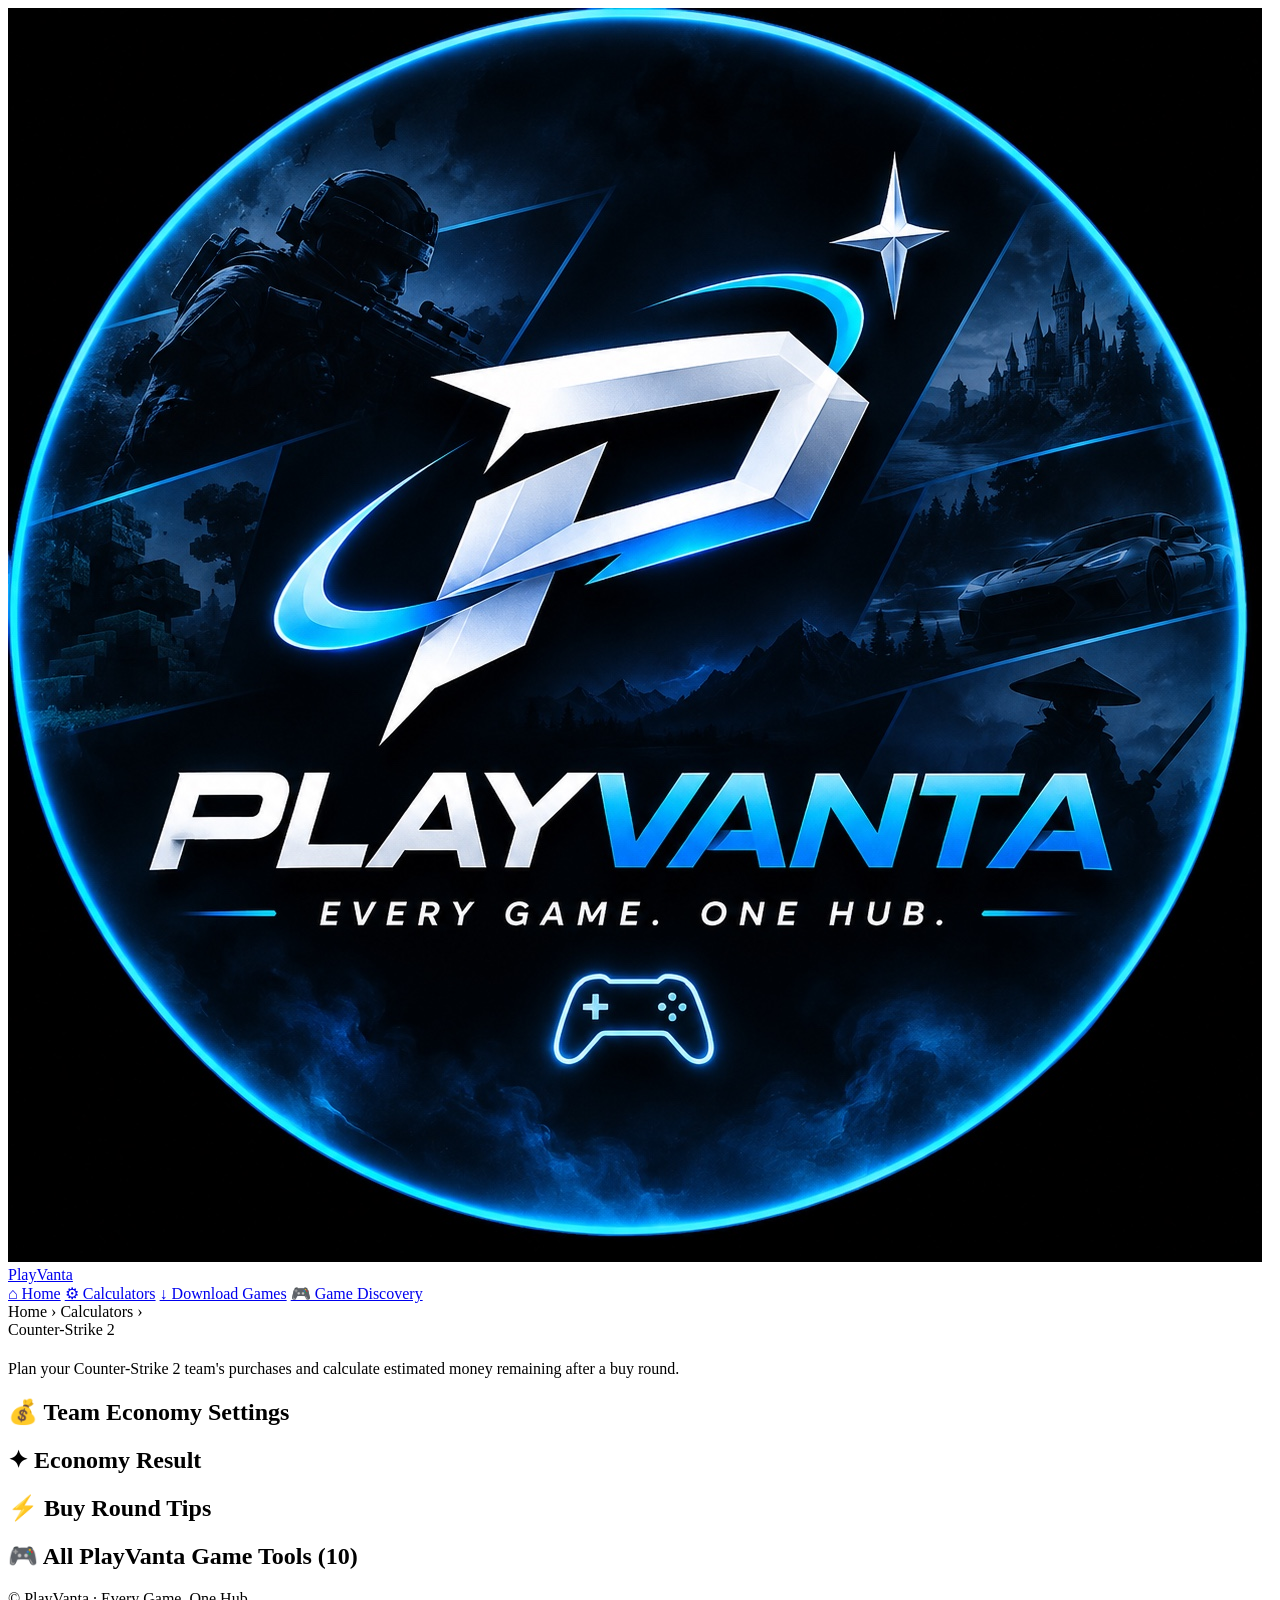
==== commit dde9a8bd: "cs2-economy-calculator.html" ====
--- a/cs2-economy-calculator.html
+++ b/cs2-economy-calculator.html
@@ -2,97 +2,43 @@
 <!DOCTYPE html>
 <html lang="en">
 <head>
-<meta charset="UTF-8"><meta name="viewport" content="width=device-width,initial-scale=1">
-<title>CS2 Economy Calculator – Buy Round & Loadout Planner | PlayVanta</title>
-<meta name="description" content="Free CS2 economy calculator. Plan Counter-Strike 2 buy rounds, choose weapons, armor and grenades, and calculate remaining money for T or CT side.">
-<meta name="robots" content="index,follow">
-<link rel="canonical" href="https://playvanta.github.io/cs2-economy-calculator.html">
-<link rel="icon" href="playvanta-logo.jpg"><link rel="stylesheet" href="playvanta-theme.css">
-<style>
-body{--accent:#f1c46b;--hero-art:url('https://shadow.tech/app/uploads/2024/12/COUNTERSTRIKE2_KEYART-min.jpg')}
-.pv-guide p,.pv-guide li{line-height:1.8}.pv-guide ul{padding-left:22px}
-.pv-faq{border-bottom:1px solid #ffffff20;padding:15px 0}.pv-faq summary{cursor:pointer;font-weight:800}
-.pv-btn{margin-top:18px;border:1px solid #f1c46b80;border-radius:10px;background:#594729;color:white;font-weight:800;padding:12px 18px;cursor:pointer}
-</style>
-<script type="application/ld+json">
-{"@context":"https://schema.org","@type":"WebApplication","name":"CS2 Economy Calculator","url":"https://playvanta.github.io/cs2-economy-calculator.html","applicationCategory":"GameApplication","operatingSystem":"Web browser","isAccessibleForFree":true}
-</script>
+<meta charset="UTF-8">
+<meta name="viewport" content="width=device-width,initial-scale=1">
+<title>CS2 Economy Calculator | PlayVanta</title>
+<meta name="description" content="Estimate Counter-Strike 2 team money and purchasing power for your next round.">
+<link rel="icon" href="playvanta-logo.jpg">
+<link rel="stylesheet" href="playvanta-tools.css?v=1">
 </head>
-<body>
-<header class="site-header"><nav class="nav"><a class="brand" href="index.html"><img src="playvanta-logo.jpg" alt="PlayVanta"><span>PLAY<b>VANTA</b></span></a><div class="nav-links"><a href="index.html">Home</a><a href="index.html#worlds">Explore Games</a><a class="nav-cta" href="index.html#tools">All Calculators →</a></div></nav></header>
-<section class="page-hero"><div class="hero-inner"><div class="overline">Counter-Strike 2 / Economy</div><h1>CS2 Economy <span>Calculator</span></h1><p>Build a buy-round loadout, calculate your equipment cost and see how much money you'll have remaining.</p><div class="hero-tags"><span>T & CT</span><span>Weapons</span><span>Armor</span><span>Utility</span></div></div></section>
-<main class="page-container"><div class="content-grid"><div>
-<section class="panel"><div class="panel-kicker">Buy Round Planner</div><h2>Calculate Your CS2 Loadout Cost</h2>
-<div class="field-grid">
-<div class="field"><label for="side">Team Side</label><select id="side"><option value="ct">Counter-Terrorists</option><option value="t">Terrorists</option></select></div>
-<div class="field"><label for="money">Available Money ($)</label><input id="money" type="number" min="0" max="16000" step="50" value="4750"></div>
-<div class="field"><label for="weapon">Primary Weapon</label><select id="weapon"></select></div>
-<div class="field"><label for="armor">Armor</label><select id="armor"><option value="0">None – $0</option><option value="650">Kevlar – $650</option><option value="1000" selected>Kevlar + Helmet – $1000</option></select></div>
-<div class="field"><label for="flash">Flashbangs</label><select id="flash"><option value="0">0</option><option value="1">1</option><option value="2">2</option></select></div>
-<div class="field"><label for="smoke">Smoke Grenades</label><select id="smoke"><option value="0">0</option><option value="1" selected>1</option></select></div>
-<div class="field"><label for="he">HE Grenade</label><select id="he"><option value="0">No</option><option value="1">Yes</option></select></div>
-<div class="field"><label for="fire">Fire Grenade</label><select id="fire"><option value="0">No</option><option value="1">Yes</option></select></div>
-<div class="field"><label for="kit">Defuse Kit (CT)</label><select id="kit"><option value="0">No</option><option value="1">Yes</option></select></div>
+<body data-tool="cs2" style="--accent:#ffad43">
+<div class="tool-shell">
+<nav class="tool-nav">
+<a class="tool-brand" href="index.html"><img src="playvanta-logo.jpg" alt="PlayVanta"><span>Play<span>Vanta</span></span></a>
+<div class="tool-nav-links">
+<a href="index.html">⌂ Home</a>
+<a class="active" href="index.html#calculators">⚙ Calculators</a>
+<a href="download-games.html">↓ Download Games</a>
+<a href="download-games.html">🎮 Game Discovery</a>
 </div>
-<div class="results">
-<div class="metric"><span>Total Buy Cost</span><strong id="cost">—</strong></div>
-<div class="metric"><span>Money Remaining</span><strong id="remaining">—</strong></div>
-<div class="metric"><span>Shortfall</span><strong id="shortfall">—</strong></div>
-<div class="metric"><span>Buy Status</span><strong id="status">—</strong></div>
+</nav>
+<header class="tool-hero">
+<div class="tool-hero-content">
+<div class="tool-breadcrumb">Home › Calculators › <span id="toolBreadcrumb"></span></div>
+<div class="tool-eyebrow" id="toolGame"></div>
+<h1 id="toolTitle"></h1>
+<p>Plan your Counter-Strike 2 team's purchases and calculate estimated money remaining after a buy round.</p>
 </div>
-<div class="note">Prices are illustrative CS2 buy-menu values and may change with game updates. This tool assumes you're buying all selected equipment from scratch, without accounting for equipment you already own. Loadout availability can depend on your configured weapon slots.</div>
-<button type="button" class="pv-btn" id="reset">Reset Buy</button>
-</section>
-<section class="panel pv-guide"><h2>How to Plan a CS2 Buy Round</h2>
-<p>Counter-Strike 2's economy rewards careful spending and coordination. Choosing a weapon, armor and utility without exceeding your team's budget is an important part of competitive play.</p>
-<h3>Full Buy</h3><p>A full buy typically includes a strong primary weapon, appropriate armor and useful grenades. On CT side, a defuse kit may also be valuable.</p>
-<h3>Force Buy</h3><p>A force buy spends limited resources to contest a round. It can involve lower-cost weapons and reduced utility.</p>
-<h3>Eco Round</h3><p>An eco round limits spending to preserve money for a future purchase. Teams may choose pistols or save most of their money.</p>
-<h3>Why Utility Matters</h3><p>Smoke grenades, flashbangs, HE grenades and incendiaries or Molotovs can create tactical opportunities. A strong weapon without supporting utility is not always the best purchase.</p>
-</section>
-<section class="panel pv-guide"><h2>CS2 Economy FAQ</h2>
-<details class="pv-faq"><summary>What is a full buy in CS2?</summary><p>A full buy generally means purchasing a competitive weapon, armor and useful utility while considering team economy.</p></details>
-<details class="pv-faq"><summary>Does this calculator track my CS2 inventory?</summary><p>No. It is a manual buy-round planning tool.</p></details>
-<details class="pv-faq"><summary>Are weapon prices always current?</summary><p>Not necessarily. Game updates can change prices or availability. Confirm prices in the current CS2 buy menu.</p></details>
-<details class="pv-faq"><summary>Can I use it for both T and CT?</summary><p>Yes. The weapon list and fire grenade price change according to the selected side.</p></details>
-</section></div>
-<aside><section class="panel"><div class="art-tile"></div><div class="panel-kicker">CS2 Strategy</div><h2>Buy Smarter</h2><p>Plan your round purchases before committing your team's economy.</p></section>
-<section class="panel"><h3>Related Tools</h3><div class="related"><a href="valorant-sensitivity-converter.html">Valorant Sensitivity Converter →</a><a href="fps-frame-time-calculator.html">FPS Calculator →</a><a href="index.html#tools">All Gaming Tools →</a></div></section></aside></div></main>
-<footer class="site-footer"><strong>PLAY<span>VANTA</span></strong><p>Every Game. One Hub.</p><p>Independent fan-made website. Not affiliated with Valve.</p></footer>
-<script>
-const $=id=>document.getElementById(id);
-const weapons={
- ct:[["None",0],["MP9",1250],["FAMAS",1950],["M4A4",3000],["M4A1-S",2900],["AWP",4750],["SSG 08",1700],["MAG-7",1300]],
- t:[["None",0],["MAC-10",1050],["Galil AR",1800],["AK-47",2700],["AWP",4750],["SSG 08",1700],["Sawed-Off",1100]]
-};
-function buildWeapons(){
- const old=$("weapon").value;
- $("weapon").innerHTML="";
- weapons[$("side").value].forEach(([name,price])=>{
-  const option=document.createElement("option");option.value=price;option.textContent=name+" – $"+price;option.dataset.name=name;$("weapon").append(option);
- });
- const preferred=$("side").value==="ct"?"M4A4":"AK-47";
- const match=[...$("weapon").options].find(o=>o.dataset.name===preferred);
- if(match)match.selected=true;
- $("kit").disabled=$("side").value==="t";
- if($("side").value==="t")$("kit").value="0";
- update();
-}
-function update(){
- const money=Number($("money").value);
- if($("money").value.trim()===""||!Number.isFinite(money)||money<0||money>16000){
-  ["cost","remaining","shortfall","status"].forEach(id=>$(id).textContent="—");return;
- }
- const side=$("side").value;
- const utility=Number($("flash").value)*200+Number($("smoke").value)*300+Number($("he").value)*300+Number($("fire").value)*(side==="ct"?600:400)+Number($("kit").value)*400;
- const total=Number($("weapon").value)+Number($("armor").value)+utility;
- $("cost").textContent="$"+total.toLocaleString();
- $("remaining").textContent="$"+Math.max(0,money-total).toLocaleString();
- $("shortfall").textContent="$"+Math.max(0,total-money).toLocaleString();
- $("status").textContent=total<=money?"Affordable":"Over Budget";
-}
-$("side").addEventListener("change",buildWeapons);
-["money","weapon","armor","flash","smoke","he","fire","kit"].forEach(id=>$(id).addEventListener("input",update));
-$("reset").onclick=()=>{$("side").value="ct";$("money").value=4750;$("armor").value=1000;$("flash").value=0;$("smoke").value=1;$("he").value=0;$("fire").value=0;$("kit").value=0;buildWeapons()};
-buildWeapons();
-</script></body></html>
+</header>
+<main class="tool-main">
+<div class="tool-layout">
+<section class="tool-card"><h2>💰 Team Economy Settings</h2><div id="toolControls"></div><p id="toolMessage" class="tool-message"></p></section>
+<section class="tool-card"><h2>✦ Economy Result</h2><div id="toolPreview"></div></section>
+<aside class="tool-card"><h2>⚡ Buy Round Tips</h2><div class="tool-note" id="toolTips"></div></aside>
+</div>
+<h2 class="tool-section-title">🎮 All PlayVanta Game Tools (10)</h2>
+<div class="tool-directory" id="toolDirectory"></div>
+</main>
+<footer class="tool-footer">© <span id="year"></span> PlayVanta · Every Game. One Hub.</footer>
+</div>
+<script src="playvanta-tools.js?v=1" defer></script>
+</body>
+</html>
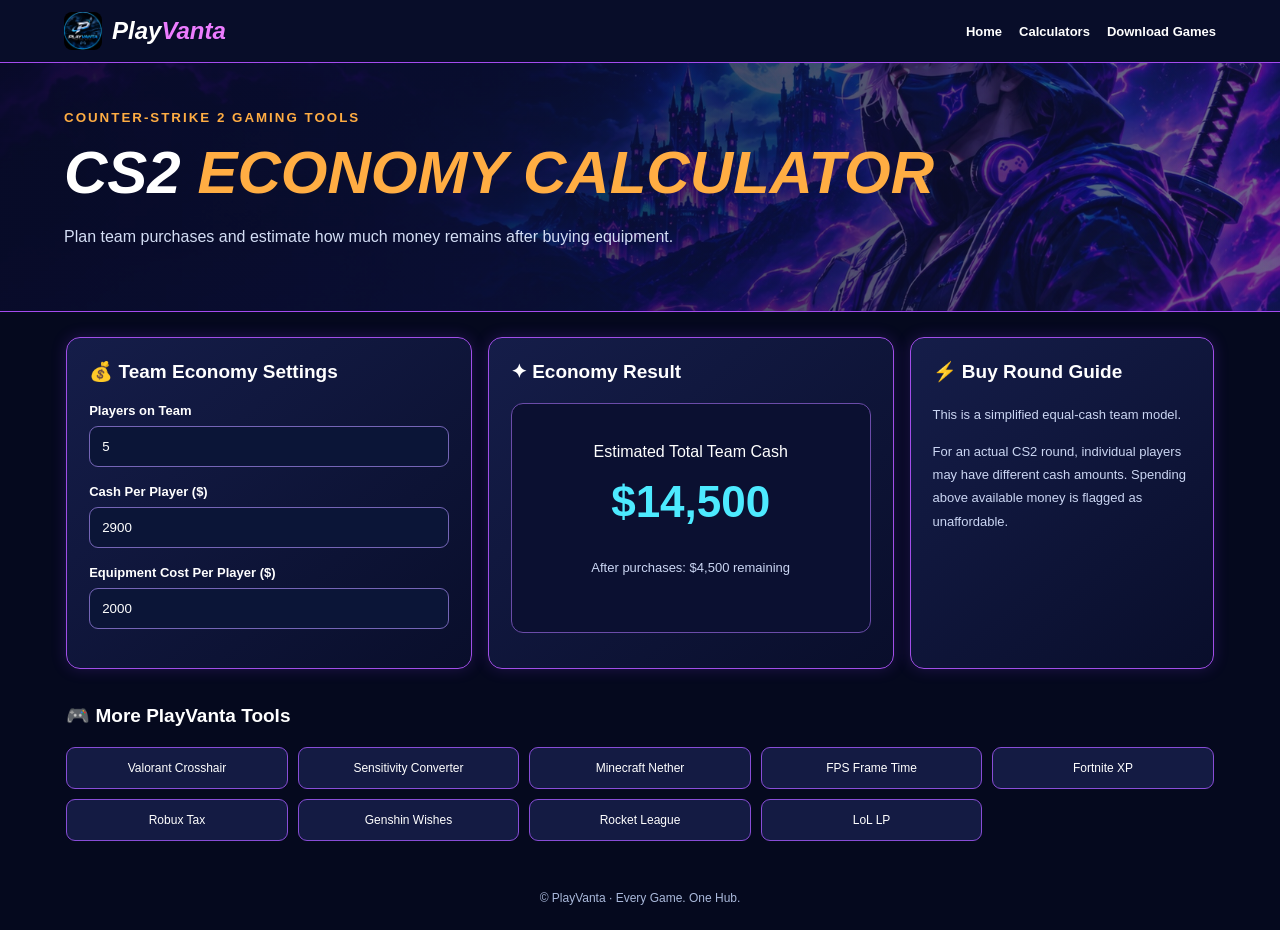
==== commit df85b038: "cs2-economy-calculator.html" ====
--- a/cs2-economy-calculator.html
+++ b/cs2-economy-calculator.html
@@ -2,43 +2,48 @@
 <!DOCTYPE html>
 <html lang="en">
 <head>
-<meta charset="UTF-8">
-<meta name="viewport" content="width=device-width,initial-scale=1">
+<meta charset="UTF-8"><meta name="viewport" content="width=device-width,initial-scale=1">
 <title>CS2 Economy Calculator | PlayVanta</title>
-<meta name="description" content="Estimate Counter-Strike 2 team money and purchasing power for your next round.">
-<link rel="icon" href="playvanta-logo.jpg">
-<link rel="stylesheet" href="playvanta-tools.css?v=1">
-</head>
-<body data-tool="cs2" style="--accent:#ffad43">
-<div class="tool-shell">
-<nav class="tool-nav">
-<a class="tool-brand" href="index.html"><img src="playvanta-logo.jpg" alt="PlayVanta"><span>Play<span>Vanta</span></span></a>
-<div class="tool-nav-links">
-<a href="index.html">⌂ Home</a>
-<a class="active" href="index.html#calculators">⚙ Calculators</a>
-<a href="download-games.html">↓ Download Games</a>
-<a href="download-games.html">🎮 Game Discovery</a>
+<meta name="description" content="Plan Counter-Strike 2 team buys and calculate remaining economy.">
+<style>
+*{box-sizing:border-box}body{margin:0;background:#05091e;color:white;font-family:Arial,sans-serif}a{color:inherit;text-decoration:none}
+nav{display:flex;justify-content:space-between;align-items:center;flex-wrap:wrap;gap:15px;padding:12px 5%;background:#080d29;border-bottom:1px solid #a44bef}
+.brand{display:flex;align-items:center;gap:10px;font-size:24px;font-weight:900;font-style:italic}.brand img{width:38px;height:38px;object-fit:cover;border-radius:8px}.brand b{color:#ed7cff}
+.menu{display:flex;gap:17px;flex-wrap:wrap;font-size:13px;font-weight:bold}
+.hero{padding:45px 5%;background:linear-gradient(90deg,#080b28ed,#1014419c),url("playvanta-hero.jpg") center/cover;border-bottom:1px solid #a44bef}
+.hero small{color:#ffad43;letter-spacing:2px;font-weight:bold}.hero h1{font-size:clamp(34px,5vw,60px);font-style:italic;margin:12px 0}.hero h1 span{color:#ffad43}.hero p{color:#d4def5;line-height:1.7}
+main{max-width:1250px;margin:auto;padding:25px 4%}.layout{display:grid;grid-template-columns:1fr 1fr .75fr;gap:16px}
+.card{background:linear-gradient(140deg,#151d49,#090e2b);border:1px solid #a14ee8;border-radius:14px;padding:22px;box-shadow:0 0 15px #8b3cff35}
+h2{font-size:19px;margin:0 0 20px}.field{margin-bottom:17px}.field label{display:block;font-size:13px;font-weight:bold;margin-bottom:8px}
+input{width:100%;padding:12px;border:1px solid #7565b6;border-radius:9px;background:#0b1537;color:white}
+.result{min-height:230px;display:flex;flex-direction:column;justify-content:center;align-items:center;text-align:center;border:1px solid #6b4ca9;border-radius:12px;background:#0b1031;padding:15px}
+.result strong{font-size:clamp(28px,4vw,44px);color:#4deaff;margin:16px 0}.result p,.note{color:#cbd6f3;font-size:13px;line-height:1.8}
+.links{display:grid;grid-template-columns:repeat(5,1fr);gap:10px}.links a{padding:13px;border:1px solid #884dd7;border-radius:9px;background:#141b43;text-align:center;font-size:12px}
+footer{text-align:center;padding:25px;color:#aab9db;font-size:12px}
+@media(max-width:950px){.layout{grid-template-columns:1fr 1fr}.layout aside{grid-column:1/-1}.links{grid-template-columns:repeat(3,1fr)}}@media(max-width:650px){.layout{grid-template-columns:1fr}.layout aside{grid-column:auto}.links{grid-template-columns:repeat(2,1fr)}}
+</style></head>
+<body>
+<nav><a class="brand" href="index.html"><img src="playvanta-logo.jpg" alt="PlayVanta"><span>Play<b>Vanta</b></span></a><div class="menu"><a href="index.html">Home</a><a href="index.html#calculators">Calculators</a><a href="download-games.html">Download Games</a></div></nav>
+<header class="hero"><small>COUNTER-STRIKE 2 GAMING TOOLS</small><h1>CS2 <span>ECONOMY CALCULATOR</span></h1><p>Plan team purchases and estimate how much money remains after buying equipment.</p></header>
+<main><div class="layout">
+<section class="card"><h2>💰 Team Economy Settings</h2>
+<div class="field"><label for="players">Players on Team</label><input id="players" type="number" min="1" max="5" value="5"></div>
+<div class="field"><label for="cash">Cash Per Player ($)</label><input id="cash" type="number" min="0" max="16000" value="2900"></div>
+<div class="field"><label for="spend">Equipment Cost Per Player ($)</label><input id="spend" type="number" min="0" max="16000" value="2000"></div>
+</section>
+<section class="card"><h2>✦ Economy Result</h2><div class="result"><span>Estimated Total Team Cash</span><strong id="result">—</strong><p id="detail"></p></div></section>
+<aside class="card"><h2>⚡ Buy Round Guide</h2><p class="note">This is a simplified equal-cash team model.</p><p class="note">For an actual CS2 round, individual players may have different cash amounts. Spending above available money is flagged as unaffordable.</p></aside>
 </div>
-</nav>
-<header class="tool-hero">
-<div class="tool-hero-content">
-<div class="tool-breadcrumb">Home › Calculators › <span id="toolBreadcrumb"></span></div>
-<div class="tool-eyebrow" id="toolGame"></div>
-<h1 id="toolTitle"></h1>
-<p>Plan your Counter-Strike 2 team's purchases and calculate estimated money remaining after a buy round.</p>
-</div>
-</header>
-<main class="tool-main">
-<div class="tool-layout">
-<section class="tool-card"><h2>💰 Team Economy Settings</h2><div id="toolControls"></div><p id="toolMessage" class="tool-message"></p></section>
-<section class="tool-card"><h2>✦ Economy Result</h2><div id="toolPreview"></div></section>
-<aside class="tool-card"><h2>⚡ Buy Round Tips</h2><div class="tool-note" id="toolTips"></div></aside>
-</div>
-<h2 class="tool-section-title">🎮 All PlayVanta Game Tools (10)</h2>
-<div class="tool-directory" id="toolDirectory"></div>
-</main>
-<footer class="tool-footer">© <span id="year"></span> PlayVanta · Every Game. One Hub.</footer>
-</div>
-<script src="playvanta-tools.js?v=1" defer></script>
-</body>
-</html>
+<section style="margin-top:35px"><h2>🎮 More PlayVanta Tools</h2><div class="links">
+<a href="valorant-crosshair-generator.html">Valorant Crosshair</a><a href="valorant-sensitivity-converter.html">Sensitivity Converter</a><a href="minecraft-nether-calculator.html">Minecraft Nether</a><a href="fps-frame-time-calculator.html">FPS Frame Time</a><a href="fortnite-xp-calculator.html">Fortnite XP</a><a href="roblox-robux-tax-calculator.html">Robux Tax</a><a href="genshin-wish-calculator.html">Genshin Wishes</a><a href="rocket-league-rank-tracker.html">Rocket League</a><a href="lol-lp-calculator.html">LoL LP</a>
+</div></section></main><footer>© PlayVanta · Every Game. One Hub.</footer>
+<script>
+const $=id=>document.getElementById(id);
+function calculate(){
+const p=+$("players").value,c=+$("cash").value,s=+$("spend").value;
+if(!Number.isInteger(p)||p<1||p>5||!Number.isFinite(c)||c<0||c>16000||!Number.isFinite(s)||s<0||s>16000){$("result").textContent="—";$("detail").textContent="Enter valid CS2 economy values.";return}
+$("result").textContent="$"+(p*c).toLocaleString();
+$("detail").textContent=s>c?"Planned purchase is unaffordable per player.":"After purchases: $"+(p*(c-s)).toLocaleString()+" remaining";
+}
+document.querySelectorAll("input").forEach(el=>el.addEventListener("input",calculate));calculate();
+</script></body></html>
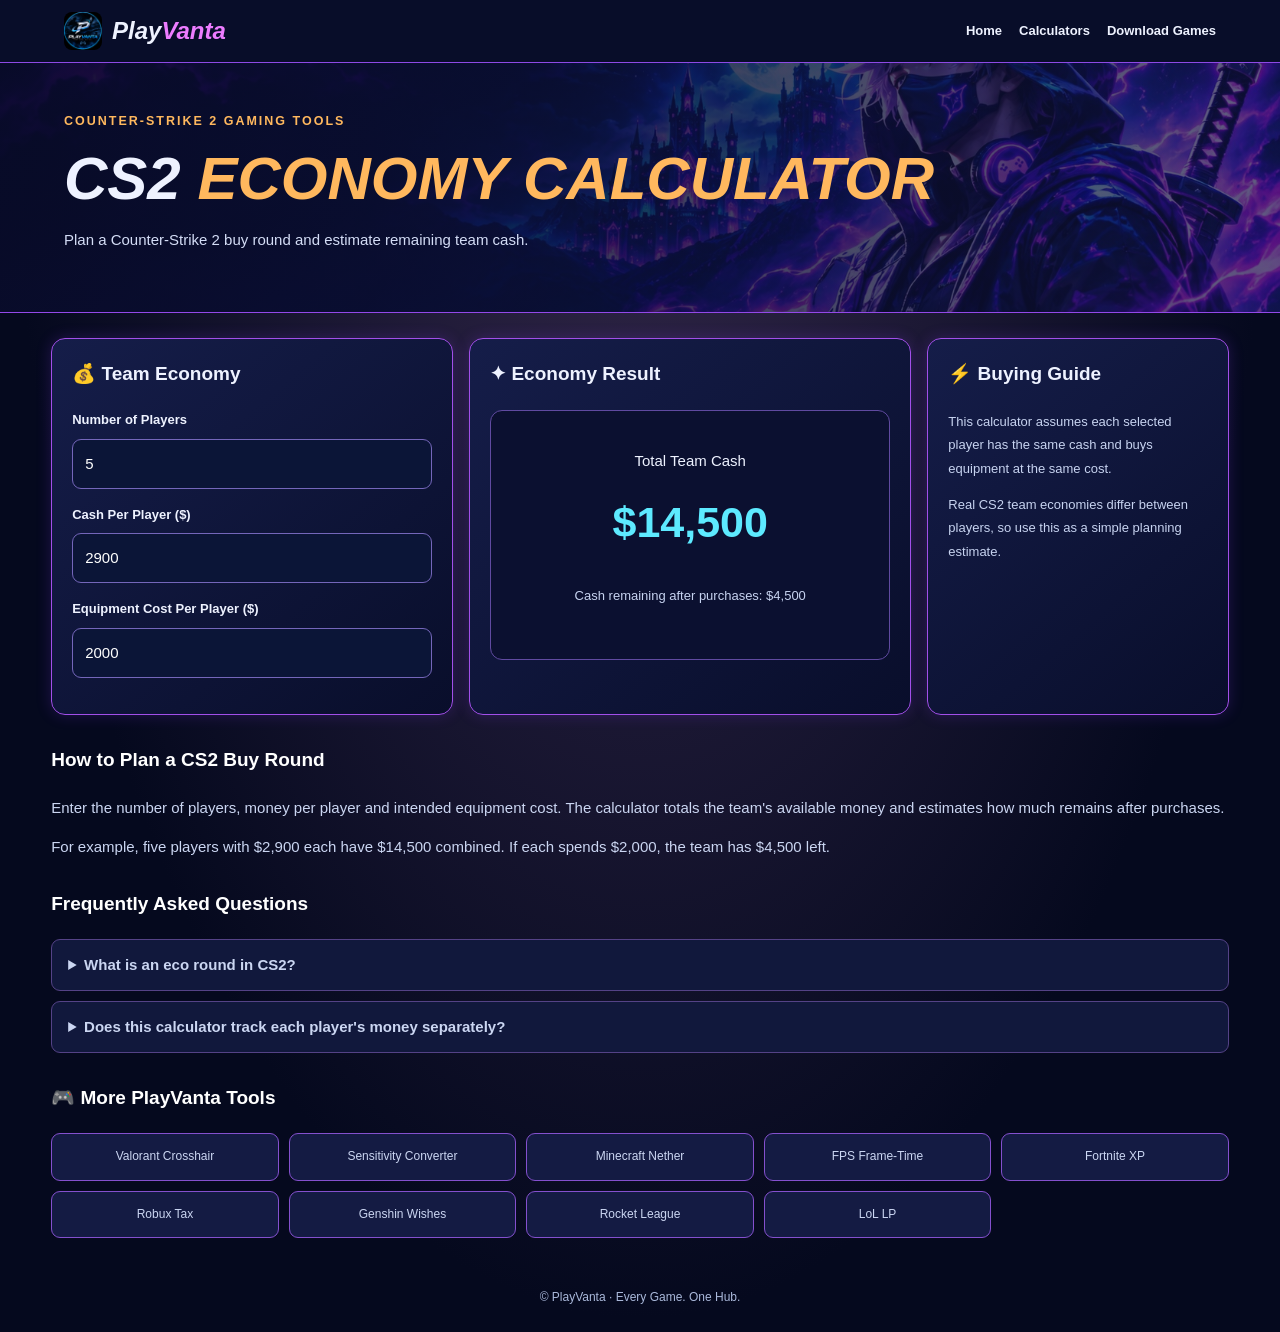
==== commit 47a827aa: "cs2-economy-calculator.html" ====
--- a/cs2-economy-calculator.html
+++ b/cs2-economy-calculator.html
@@ -2,48 +2,95 @@
 <!DOCTYPE html>
 <html lang="en">
 <head>
-<meta charset="UTF-8"><meta name="viewport" content="width=device-width,initial-scale=1">
+<meta charset="UTF-8">
+<meta name="viewport" content="width=device-width,initial-scale=1">
 <title>CS2 Economy Calculator | PlayVanta</title>
-<meta name="description" content="Plan Counter-Strike 2 team buys and calculate remaining economy.">
+<meta name="description" content="Plan Counter-Strike 2 team buys with a free CS2 economy calculator. Estimate team cash, equipment spending and remaining money after purchases.">
+<meta name="robots" content="index,follow">
+<link rel="canonical" href="https://playvanta.github.io/cs2-economy-calculator.html">
+<meta property="og:type" content="website">
+<meta property="og:site_name" content="PlayVanta">
+<meta property="og:title" content="CS2 Economy Calculator | PlayVanta">
+<meta property="og:description" content="Calculate CS2 team money, buy costs and remaining cash.">
+<meta property="og:url" content="https://playvanta.github.io/cs2-economy-calculator.html">
+<meta name="twitter:card" content="summary">
+<meta name="twitter:title" content="CS2 Economy Calculator | PlayVanta">
+<meta name="twitter:description" content="Free Counter-Strike 2 economy planning tool.">
+<script type="application/ld+json">
+{"@context":"https://schema.org","@type":"BreadcrumbList","itemListElement":[
+{"@type":"ListItem","position":1,"name":"Home","item":"https://playvanta.github.io/"},
+{"@type":"ListItem","position":2,"name":"CS2 Economy Calculator","item":"https://playvanta.github.io/cs2-economy-calculator.html"}
+]}
+</script>
 <style>
-*{box-sizing:border-box}body{margin:0;background:#05091e;color:white;font-family:Arial,sans-serif}a{color:inherit;text-decoration:none}
-nav{display:flex;justify-content:space-between;align-items:center;flex-wrap:wrap;gap:15px;padding:12px 5%;background:#080d29;border-bottom:1px solid #a44bef}
-.brand{display:flex;align-items:center;gap:10px;font-size:24px;font-weight:900;font-style:italic}.brand img{width:38px;height:38px;object-fit:cover;border-radius:8px}.brand b{color:#ed7cff}
-.menu{display:flex;gap:17px;flex-wrap:wrap;font-size:13px;font-weight:bold}
-.hero{padding:45px 5%;background:linear-gradient(90deg,#080b28ed,#1014419c),url("playvanta-hero.jpg") center/cover;border-bottom:1px solid #a44bef}
-.hero small{color:#ffad43;letter-spacing:2px;font-weight:bold}.hero h1{font-size:clamp(34px,5vw,60px);font-style:italic;margin:12px 0}.hero h1 span{color:#ffad43}.hero p{color:#d4def5;line-height:1.7}
-main{max-width:1250px;margin:auto;padding:25px 4%}.layout{display:grid;grid-template-columns:1fr 1fr .75fr;gap:16px}
-.card{background:linear-gradient(140deg,#151d49,#090e2b);border:1px solid #a14ee8;border-radius:14px;padding:22px;box-shadow:0 0 15px #8b3cff35}
-h2{font-size:19px;margin:0 0 20px}.field{margin-bottom:17px}.field label{display:block;font-size:13px;font-weight:bold;margin-bottom:8px}
-input{width:100%;padding:12px;border:1px solid #7565b6;border-radius:9px;background:#0b1537;color:white}
-.result{min-height:230px;display:flex;flex-direction:column;justify-content:center;align-items:center;text-align:center;border:1px solid #6b4ca9;border-radius:12px;background:#0b1031;padding:15px}
-.result strong{font-size:clamp(28px,4vw,44px);color:#4deaff;margin:16px 0}.result p,.note{color:#cbd6f3;font-size:13px;line-height:1.8}
-.links{display:grid;grid-template-columns:repeat(5,1fr);gap:10px}.links a{padding:13px;border:1px solid #884dd7;border-radius:9px;background:#141b43;text-align:center;font-size:12px}
+:root{--accent:#ffb85e}
+*{box-sizing:border-box}
+body{margin:0;background:radial-gradient(ellipse at top,#34284b,#05091e 70%);color:#eef2ff;font:15px/1.6 Arial,sans-serif}
+a{color:inherit;text-decoration:none}a:hover{color:#6fe9ff}
+nav{display:flex;align-items:center;justify-content:space-between;gap:15px;flex-wrap:wrap;padding:12px 5%;background:#080d29;border-bottom:1px solid #8d49e5}
+.brand{display:flex;align-items:center;gap:10px;font-size:24px;font-weight:900;font-style:italic}
+.brand img{width:38px!important;height:38px!important;max-width:38px!important;max-height:38px!important;object-fit:cover;border-radius:8px}
+.brand b{color:#ed7cff}.menu{display:flex;gap:17px;flex-wrap:wrap;font-size:13px;font-weight:bold}
+.hero{padding:45px 5%;background:linear-gradient(90deg,#080b28ef,#101441a9),url("playvanta-hero.jpg") center/cover;border-bottom:1px solid #9348e9}
+.hero small{color:var(--accent);letter-spacing:2px;font-weight:bold}
+h1{font-size:clamp(34px,5vw,60px);line-height:1.15;font-style:italic;margin:12px 0}h1 span{color:var(--accent)}
+.hero p{color:#d4ddf6;max-width:680px}
+main{max-width:1400px;margin:auto;padding:25px 4%}
+.layout{display:grid;grid-template-columns:1fr 1.1fr .75fr;gap:16px}
+.card{min-width:0;background:linear-gradient(140deg,#151d49,#090e2b);border:1px solid #a24fe9;border-radius:14px;padding:20px;box-shadow:0 0 15px #8b3cff35}
+h2{font-size:19px;margin:0 0 20px}.field{margin-bottom:16px}
+.field label{display:block;font-size:13px;font-weight:bold;margin-bottom:8px}
+.field input{width:100%;padding:12px;border:1px solid #7466ba;border-radius:9px;background:#0b1537;color:white;font:inherit}
+.result{min-height:250px;display:flex;flex-direction:column;align-items:center;justify-content:center;text-align:center;background:#0b1030;border:1px solid #604aa0;border-radius:12px;padding:20px}
+.result strong{font-size:clamp(27px,4vw,43px);color:#5deaff;margin:15px 0;overflow-wrap:anywhere}
+.note,.result p{color:#c7d3f0;font-size:13px;line-height:1.8}
+.links{display:grid;grid-template-columns:repeat(5,minmax(0,1fr));gap:10px}
+.links a{padding:13px;background:#141b43;border:1px solid #8450ce;border-radius:9px;text-align:center;font-size:12px}
+.links a:hover{border-color:#e97aff}
+.info{margin-top:30px;color:#cbd6f2}.info h2{color:white}
+details{background:#11183c;border:1px solid #544286;border-radius:9px;padding:13px 16px;margin:10px 0}
+summary{cursor:pointer;font-weight:bold}
 footer{text-align:center;padding:25px;color:#aab9db;font-size:12px}
-@media(max-width:950px){.layout{grid-template-columns:1fr 1fr}.layout aside{grid-column:1/-1}.links{grid-template-columns:repeat(3,1fr)}}@media(max-width:650px){.layout{grid-template-columns:1fr}.layout aside{grid-column:auto}.links{grid-template-columns:repeat(2,1fr)}}
-</style></head>
+@media(max-width:1000px){.layout{grid-template-columns:1fr 1fr}.layout aside{grid-column:1/-1}.links{grid-template-columns:repeat(3,1fr)}}
+@media(max-width:650px){.layout{grid-template-columns:1fr}.layout aside{grid-column:auto}.links{grid-template-columns:repeat(2,1fr)}}
+</style>
+</head>
 <body>
-<nav><a class="brand" href="index.html"><img src="playvanta-logo.jpg" alt="PlayVanta"><span>Play<b>Vanta</b></span></a><div class="menu"><a href="index.html">Home</a><a href="index.html#calculators">Calculators</a><a href="download-games.html">Download Games</a></div></nav>
-<header class="hero"><small>COUNTER-STRIKE 2 GAMING TOOLS</small><h1>CS2 <span>ECONOMY CALCULATOR</span></h1><p>Plan team purchases and estimate how much money remains after buying equipment.</p></header>
-<main><div class="layout">
-<section class="card"><h2>💰 Team Economy Settings</h2>
-<div class="field"><label for="players">Players on Team</label><input id="players" type="number" min="1" max="5" value="5"></div>
-<div class="field"><label for="cash">Cash Per Player ($)</label><input id="cash" type="number" min="0" max="16000" value="2900"></div>
-<div class="field"><label for="spend">Equipment Cost Per Player ($)</label><input id="spend" type="number" min="0" max="16000" value="2000"></div>
+<nav><a href="index.html" class="brand"><img src="playvanta-logo.jpg" alt="PlayVanta logo"><span>Play<b>Vanta</b></span></a><div class="menu"><a href="index.html">Home</a><a href="index.html#calculators">Calculators</a><a href="download-games.html">Download Games</a></div></nav>
+<header class="hero"><small>COUNTER-STRIKE 2 GAMING TOOLS</small><h1>CS2 <span>ECONOMY CALCULATOR</span></h1><p>Plan a Counter-Strike 2 buy round and estimate remaining team cash.</p></header>
+<main>
+<div class="layout">
+<section class="card">
+<h2>💰 Team Economy</h2>
+<div class="field"><label for="players">Number of Players</label><input id="players" type="number" min="1" max="5" step="1" value="5"></div>
+<div class="field"><label for="cash">Cash Per Player ($)</label><input id="cash" type="number" min="0" max="16000" step="1" value="2900"></div>
+<div class="field"><label for="spend">Equipment Cost Per Player ($)</label><input id="spend" type="number" min="0" max="16000" step="1" value="2000"></div>
 </section>
-<section class="card"><h2>✦ Economy Result</h2><div class="result"><span>Estimated Total Team Cash</span><strong id="result">—</strong><p id="detail"></p></div></section>
-<aside class="card"><h2>⚡ Buy Round Guide</h2><p class="note">This is a simplified equal-cash team model.</p><p class="note">For an actual CS2 round, individual players may have different cash amounts. Spending above available money is flagged as unaffordable.</p></aside>
+<section class="card"><h2>✦ Economy Result</h2><div class="result"><span>Total Team Cash</span><strong id="result">—</strong><p id="detail" aria-live="polite"></p></div></section>
+<aside class="card"><h2>⚡ Buying Guide</h2><p class="note">This calculator assumes each selected player has the same cash and buys equipment at the same cost.</p><p class="note">Real CS2 team economies differ between players, so use this as a simple planning estimate.</p></aside>
 </div>
-<section style="margin-top:35px"><h2>🎮 More PlayVanta Tools</h2><div class="links">
-<a href="valorant-crosshair-generator.html">Valorant Crosshair</a><a href="valorant-sensitivity-converter.html">Sensitivity Converter</a><a href="minecraft-nether-calculator.html">Minecraft Nether</a><a href="fps-frame-time-calculator.html">FPS Frame Time</a><a href="fortnite-xp-calculator.html">Fortnite XP</a><a href="roblox-robux-tax-calculator.html">Robux Tax</a><a href="genshin-wish-calculator.html">Genshin Wishes</a><a href="rocket-league-rank-tracker.html">Rocket League</a><a href="lol-lp-calculator.html">LoL LP</a>
-</div></section></main><footer>© PlayVanta · Every Game. One Hub.</footer>
+<section class="info"><h2>How to Plan a CS2 Buy Round</h2><p>Enter the number of players, money per player and intended equipment cost. The calculator totals the team's available money and estimates how much remains after purchases.</p><p>For example, five players with $2,900 each have $14,500 combined. If each spends $2,000, the team has $4,500 left.</p></section>
+<section class="info"><h2>Frequently Asked Questions</h2>
+<details><summary>What is an eco round in CS2?</summary><p>An eco round is a round where players spend little or no money to preserve funds for a later purchase.</p></details>
+<details><summary>Does this calculator track each player's money separately?</summary><p>No. It uses an equal-cash estimate for the number of players you select.</p></details>
+</section>
+<section class="info"><h2>🎮 More PlayVanta Tools</h2><div class="links">
+<a href="valorant-crosshair-generator.html">Valorant Crosshair</a><a href="valorant-sensitivity-converter.html">Sensitivity Converter</a><a href="minecraft-nether-calculator.html">Minecraft Nether</a><a href="fps-frame-time-calculator.html">FPS Frame-Time</a><a href="fortnite-xp-calculator.html">Fortnite XP</a><a href="roblox-robux-tax-calculator.html">Robux Tax</a><a href="genshin-wish-calculator.html">Genshin Wishes</a><a href="rocket-league-rank-tracker.html">Rocket League</a><a href="lol-lp-calculator.html">LoL LP</a>
+</div></section>
+</main>
+<footer>© PlayVanta · Every Game. One Hub.</footer>
 <script>
 const $=id=>document.getElementById(id);
 function calculate(){
-const p=+$("players").value,c=+$("cash").value,s=+$("spend").value;
-if(!Number.isInteger(p)||p<1||p>5||!Number.isFinite(c)||c<0||c>16000||!Number.isFinite(s)||s<0||s>16000){$("result").textContent="—";$("detail").textContent="Enter valid CS2 economy values.";return}
+const p=Number($("players").value),c=Number($("cash").value),s=Number($("spend").value);
+if(["players","cash","spend"].some(id=>$(id).value==="")||!Number.isInteger(p)||p<1||p>5||!Number.isInteger(c)||c<0||c>16000||!Number.isInteger(s)||s<0||s>16000){
+$("result").textContent="—";$("detail").textContent="Enter valid CS2 economy values.";return;
+}
 $("result").textContent="$"+(p*c).toLocaleString();
-$("detail").textContent=s>c?"Planned purchase is unaffordable per player.":"After purchases: $"+(p*(c-s)).toLocaleString()+" remaining";
+$("detail").textContent=s>c?"Planned purchase is unaffordable for each player.":"Cash remaining after purchases: $"+(p*(c-s)).toLocaleString();
 }
-document.querySelectorAll("input").forEach(el=>el.addEventListener("input",calculate));calculate();
-</script></body></html>
+document.querySelectorAll("input").forEach(el=>el.addEventListener("input",calculate));
+calculate();
+</script>
+</body>
+</html>
